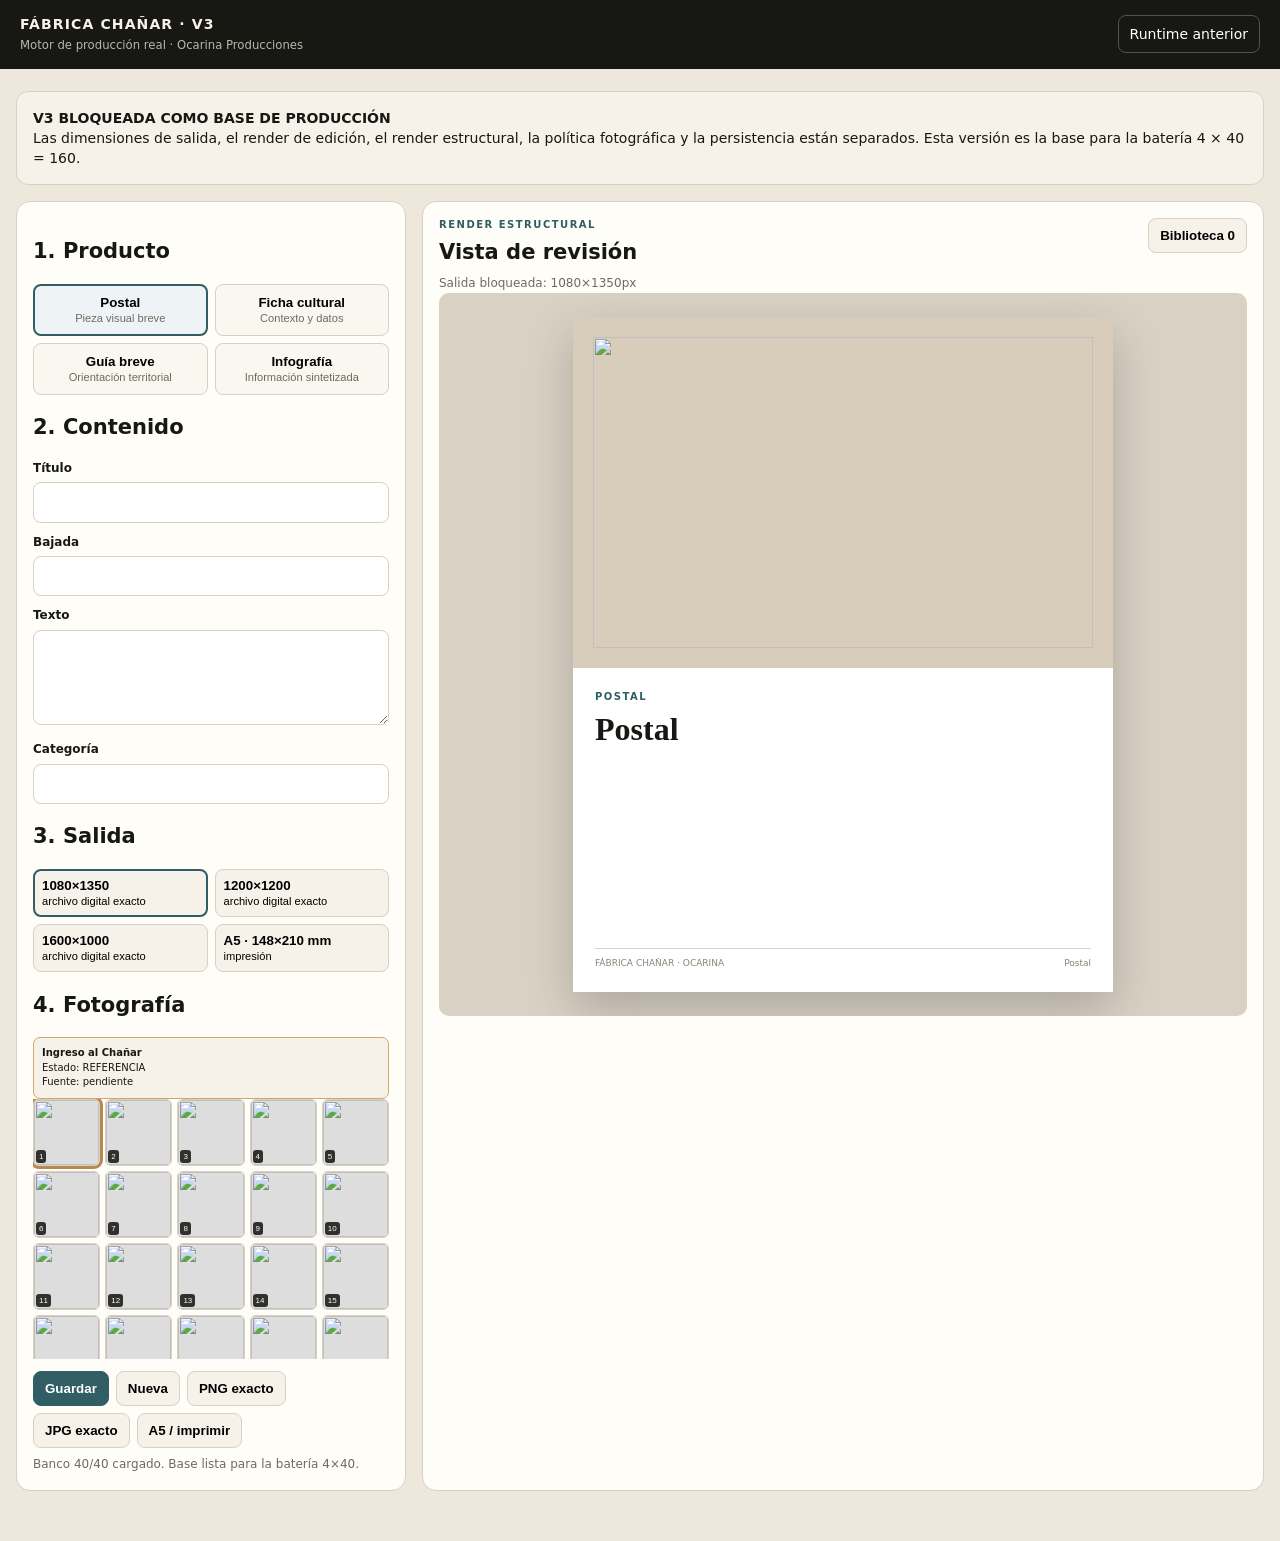
==== v3.html @ 6bff1d30 "feat: add Fábrica Chañar V3 production workspace" ====
<!doctype html>
<html lang="es">
<head>
<meta charset="utf-8">
<meta name="viewport" content="width=device-width,initial-scale=1">
<meta name="description" content="Fábrica Chañar V3 — motor de producción editorial de Ocarina Producciones.">
<title>Fábrica Chañar V3 · Motor de producción</title>
<script src="https://cdn.jsdelivr.net/npm/html2canvas@1.4.1/dist/html2canvas.min.js"></script>
<style>
:root{--bg:#eee8dc;--panel:#fffdf8;--ink:#171713;--muted:#6f6a60;--line:#d8d0c2;--accent:#315d65;--ok:#2f6249;--warn:#8b642d}*{box-sizing:border-box}body{margin:0;background:var(--bg);color:var(--ink);font:14px/1.45 system-ui,sans-serif}.top{background:#171713;color:#f7f1e6;padding:14px 20px;display:flex;justify-content:space-between;gap:16px;align-items:center;position:sticky;top:0;z-index:10}.brand b{display:block;letter-spacing:.08em}.brand small{color:#bcb6aa}.top a{color:#fff;text-decoration:none;border:1px solid #555248;padding:8px 11px;border-radius:8px}.wrap{max-width:1280px;margin:auto;padding:22px 16px 50px}.banner{padding:16px;border:1px solid var(--line);background:#f7f2e9;border-radius:12px;margin-bottom:16px}.banner strong{display:block}.grid{display:grid;grid-template-columns:390px 1fr;gap:16px}.panel{background:var(--panel);border:1px solid var(--line);border-radius:14px;padding:16px}.field{margin:11px 0}.field label{display:block;font-weight:800;font-size:12px;margin-bottom:5px}.field input,.field textarea,.field select{width:100%;font:inherit;padding:9px;border:1px solid var(--line);border-radius:8px;background:#fff}.field textarea{min-height:95px}.products{display:grid;grid-template-columns:1fr 1fr;gap:7px}.product{border:1px solid var(--line);background:#faf7f0;border-radius:8px;padding:10px;cursor:pointer}.product.active{border:2px solid var(--accent);background:#eef4f5;padding:9px}.product b{display:block}.product small{color:var(--muted)}.formats{display:grid;grid-template-columns:1fr 1fr;gap:7px}.formats button{border:1px solid var(--line);background:#f7f2e9;border-radius:8px;padding:8px;cursor:pointer;text-align:left}.formats button.active{border:2px solid var(--accent);padding:7px}.photos{display:grid;grid-template-columns:repeat(5,1fr);gap:5px;max-height:260px;overflow:auto}.photo{border:1px solid var(--line);padding:0;border-radius:6px;overflow:hidden;aspect-ratio:1;position:relative;cursor:pointer;background:#ddd}.photo img{width:100%;height:100%;object-fit:cover}.photo.active{outline:3px solid #b7894c}.photo .badge{position:absolute;bottom:2px;left:2px;background:#171713dd;color:#fff;font-size:8px;padding:2px 3px;border-radius:3px}.license{font-size:10px;margin-top:7px;padding:8px;border-radius:7px;background:#f7f2e9;border:1px solid var(--line)}.license.ok{border-color:#8bb59b}.license.bad{border-color:#d1a76a}.actions{display:flex;gap:7px;flex-wrap:wrap;margin-top:12px}.btn{border:1px solid var(--line);background:#f7f2e9;padding:9px 11px;border-radius:8px;font-weight:800;cursor:pointer}.btn.primary{background:var(--accent);color:#fff;border-color:var(--accent)}.btn.ok{background:var(--ok);color:#fff;border-color:var(--ok)}.status{min-height:18px;color:var(--muted);font-size:12px;margin-top:8px}.stage{min-height:650px;background:#d9d1c4;border-radius:10px;padding:24px;display:grid;place-items:center;overflow:auto}.piece{background:#fff;overflow:hidden;display:flex;flex-direction:column;box-shadow:0 18px 45px #0003}.piece.vertical{width:540px;height:675px}.piece.square{width:600px;height:600px}.piece.horizontal{width:800px;height:500px}.piece.print{width:420px;height:594px}.piece .image{height:52%;position:relative;overflow:hidden;background:#d8cdbb;padding:20px}.piece .image img{width:100%;height:100%;object-fit:cover;display:block}.piece .body{padding:22px;display:flex;flex:1;flex-direction:column;justify-content:space-between}.tag{font-size:10px;letter-spacing:.15em;color:var(--accent);font-weight:900;text-transform:uppercase}.piece h1{font:700 32px/1.03 Georgia,serif;margin:8px 0}.subtitle{font-weight:800}.copy{color:#5e584e;margin-top:9px}.seal{border-top:1px solid #ddd5c8;padding-top:8px;font-size:9px;color:#8b8478;display:flex;justify-content:space-between}.library{margin-top:16px}.cards{display:grid;grid-template-columns:repeat(auto-fill,minmax(240px,1fr));gap:8px}.card{border:1px solid var(--line);border-radius:9px;padding:10px;background:#faf7f0}.card button{margin-right:5px}.hidden{display:none}@media(max-width:900px){.grid{grid-template-columns:1fr}.stage{min-height:500px;padding:10px}.piece.vertical{width:360px;height:450px}.piece.square{width:400px;height:400px}.piece.horizontal{width:560px;height:350px}.piece.print{width:300px;height:425px}}@media(max-width:520px){.products,.formats{grid-template-columns:1fr}.photos{grid-template-columns:repeat(5,1fr)}}
</style>
</head>
<body>
<header class="top"><div class="brand"><b>FÁBRICA CHAÑAR · V3</b><small>Motor de producción real · Ocarina Producciones</small></div><a href="./">Runtime anterior</a></header>
<main class="wrap">
<div class="banner"><strong>V3 BLOQUEADA COMO BASE DE PRODUCCIÓN</strong><span>Las dimensiones de salida, el render de edición, el render estructural, la política fotográfica y la persistencia están separados. Esta versión es la base para la batería 4 × 40 = 160.</span></div>
<section class="grid">
<aside class="panel">
<h2>1. Producto</h2><div class="products" id="products"></div>
<h2>2. Contenido</h2>
<div class="field"><label>Título</label><input id="title"></div><div class="field"><label>Bajada</label><input id="subtitle"></div><div class="field"><label>Texto</label><textarea id="body"></textarea></div><div class="field"><label>Categoría</label><input id="category"></div>
<h2>3. Salida</h2><div class="formats" id="formats"></div>
<h2>4. Fotografía</h2><div id="photoMeta" class="license">Cargando banco 40/40…</div><div class="photos" id="photos"></div>
<div class="actions"><button class="btn primary" id="save">Guardar</button><button class="btn" id="new">Nueva</button><button class="btn" id="png">PNG exacto</button><button class="btn" id="jpg">JPG exacto</button><button class="btn" id="print">A5 / imprimir</button></div><div class="status" id="status"></div>
</aside>
<section class="panel"><div style="display:flex;justify-content:space-between;gap:10px;align-items:start"><div><div class="tag">RENDER ESTRUCTURAL</div><h2 style="margin:4px 0">Vista de revisión</h2><div id="dimensions" class="status"></div></div><button class="btn" id="libraryBtn">Biblioteca <span id="count">0</span></button></div><div class="stage"><article id="piece" class="piece vertical"><div class="image"><img id="previewImg" alt=""></div><div class="body"><div><div class="tag" id="previewTag"></div><h1 id="previewTitle"></h1><div class="subtitle" id="previewSubtitle"></div><div class="copy" id="previewBody"></div></div><div class="seal"><span>FÁBRICA CHAÑAR · OCARINA</span><span id="previewType"></span></div></div></article></div></section>
</section>
<section id="library" class="panel library hidden"><div style="display:flex;justify-content:space-between"><h2>Biblioteca</h2><button class="btn" id="closeLibrary">Cerrar</button></div><div id="libraryList"></div></section>
</main>
<script>
const PRODUCTS={postal:{name:'Postal',desc:'Pieza visual breve'},ficha:{name:'Ficha cultural',desc:'Contexto y datos'},guide:{name:'Guía breve',desc:'Orientación territorial'},infographic:{name:'Infografía',desc:'Información sintetizada'}};
const FORMATS={vertical:{label:'1080×1350',w:1080,h:1350,css:'vertical'},square:{label:'1200×1200',w:1200,h:1200,css:'square'},horizontal:{label:'1600×1000',w:1600,h:1000,css:'horizontal'},print:{label:'A5 · 148×210 mm',w:148,h:210,css:'print'}};
const LICENSE={own:'PROPIA',licensed:'LICENCIADA',client:'CLIENTE',reference:'REFERENCIA',unknown:'SIN VERIFICAR'};
const KEY='fabrica-chanar-v3'; let photos=[], state={id:null,product:'postal',format:'vertical',photoId:'',title:'',subtitle:'',body:'',category:''};
const $=id=>document.getElementById(id); const esc=s=>{const d=document.createElement('div');d.textContent=s??'';return d.innerHTML};
function loadOldPhotos(){return new Promise(resolve=>{const f=document.createElement('iframe');f.style.display='none';f.src='./';f.onload=()=>{try{const scripts=[...f.contentDocument.scripts].map(s=>s.textContent||'');const src=scripts.find(x=>x.includes('const PHOTOS='));if(!src)return resolve([]);const start=src.indexOf('const PHOTOS=')+'const PHOTOS='.length;const end=src.indexOf('];',start)+1;const arr=Function('return '+src.slice(start,end))();resolve(arr)}catch(e){resolve([])}};document.body.appendChild(f)})}
function normalize(p,i){return{id:p[0]||`photo-${i+1}`,title:p[1]||`Fotografía ${i+1}`,category:p[2]||'territorio',url:p[3]||'',license:p[4]||'reference',source:p[5]||'pendiente',focal:p[6]||'50% 50%',scale:p[7]||1,note:p[8]||''}}
function renderProducts(){ $('products').innerHTML=Object.entries(PRODUCTS).map(([k,v])=>`<button class="product ${state.product===k?'active':''}" data-product="${k}"><b>${v.name}</b><small>${v.desc}</small></button>`).join('');document.querySelectorAll('[data-product]').forEach(b=>b.onclick=()=>{state.product=b.dataset.product;renderProducts();renderEdit()}) }
function renderFormats(){ $('formats').innerHTML=Object.entries(FORMATS).map(([k,v])=>`<button class="${state.format===k?'active':''}" data-format="${k}"><b>${v.label}</b><br><small>${k==='print'?'impresión':'archivo digital exacto'}</small></button>`).join('');document.querySelectorAll('[data-format]').forEach(b=>b.onclick=()=>{state.format=b.dataset.format;renderFormats();renderStructure()}) }
function renderPhotos(){ $('photos').innerHTML=photos.map((p,i)=>`<button class="photo ${state.photoId===p.id?'active':''}" data-photo="${esc(p.id)}" title="${esc(p.title)}"><img src="${esc(p.url)}" alt=""><span class="badge">${i+1}</span></button>`).join('');document.querySelectorAll('[data-photo]').forEach(b=>b.onclick=()=>{state.photoId=b.dataset.photo;renderPhotos();renderPhotoMeta();renderStructure()});renderPhotoMeta() }
function renderPhotoMeta(){const p=photos.find(x=>x.id===state.photoId);$('photoMeta').className='license '+(p&&['own','licensed','client'].includes(p.license)?'ok':'bad');$('photoMeta').innerHTML=p?`<strong>${esc(p.title)}</strong><br>Estado: ${LICENSE[p.license]||'SIN VERIFICAR'}<br>Fuente: ${esc(p.source)}${p.note?`<br>${esc(p.note)}`:''}`:'Seleccioná una fotografía.'}
function renderEdit(){ $('title').value=state.title;$('subtitle').value=state.subtitle;$('body').value=state.body;$('category').value=state.category }
function readEdit(){state.title=$('title').value;state.subtitle=$('subtitle').value;state.body=$('body').value;state.category=$('category').value}
function renderStructure(){const f=FORMATS[state.format];const p=photos.find(x=>x.id===state.photoId)||photos[0];$('piece').className='piece '+f.css;if(p){$('previewImg').src=p.url;$('previewImg').style.objectPosition=p.focal;$('previewImg').style.transform=`scale(${p.scale||1})`}$('previewTag').textContent=state.category||PRODUCTS[state.product].name;$('previewTitle').textContent=state.title||PRODUCTS[state.product].name;$('previewSubtitle').textContent=state.subtitle||'';$('previewBody').textContent=state.body||'';$('previewType').textContent=PRODUCTS[state.product].name;$('dimensions').textContent=f.key==='print'?'A5: 148×210 mm · preparado para impresión':`Salida bloqueada: ${f.w}×${f.h}px`;}
function renderAll(){renderProducts();renderFormats();renderPhotos();renderEdit();renderStructure();renderLibrary()}
function validate(){readEdit();const p=photos.find(x=>x.id===state.photoId);const e=[];if(!state.title.trim())e.push('título');if(!state.body.trim())e.push('texto');if(!p)e.push('foto');if(p&&!['own','licensed','client'].includes(p.license))e.push('foto con derechos verificados');return e}
function library(){try{return JSON.parse(localStorage.getItem(KEY)||'[]')}catch{return[]}}
function save(){const e=validate();if(e.length){$('status').textContent='No se guarda: falta '+e.join(', ')+'.';return}state.id=state.id||crypto.randomUUID();const a=library().filter(x=>x.id!==state.id);a.unshift({...state,photo:photos.find(p=>p.id===state.photoId)||null,savedAt:new Date().toISOString()});localStorage.setItem(KEY,JSON.stringify(a.slice(0,30)));$('status').textContent='Guardado. La pieza queda en la base V3.';renderLibrary()}
function renderLibrary(){const a=library();$('count').textContent=a.length;$('libraryList').innerHTML=a.length?a.map(x=>`<div class="card"><b>${esc(x.title)}</b><small>${esc(x.product)} · ${esc(x.format)} · ${new Date(x.savedAt).toLocaleString('es-AR')}</small><button class="btn" data-load="${x.id}">Recuperar</button><button class="btn" data-del="${x.id}">Eliminar</button></div>`).join(''):'<p class="status">No hay piezas guardadas.</p>';document.querySelectorAll('[data-load]').forEach(b=>b.onclick=()=>{const x=a.find(v=>v.id===b.dataset.load);if(x){state=x;renderAll();$('library').classList.add('hidden')}});document.querySelectorAll('[data-del]').forEach(b=>b.onclick=()=>{localStorage.setItem(KEY,JSON.stringify(a.filter(x=>x.id!==b.dataset.del)));renderLibrary()})}
async function exportRaster(type){readEdit();const f=FORMATS[state.format];if(state.format==='print')return printA5();if(!window.html2canvas)throw Error('html2canvas no disponible');const el=$('piece'),old={w:el.style.width,h:el.style.height};el.style.width=f.w+'px';el.style.height=f.h+'px';await Promise.all([...el.querySelectorAll('img')].map(i=>i.complete?Promise.resolve():new Promise(r=>{i.onload=i.onerror=r})));const c=await html2canvas(el,{scale:1,width:f.w,height:f.h,windowWidth:f.w,windowHeight:f.h,useCORS:true,allowTaint:false,backgroundColor:'#fff',logging:false});el.style.width=old.w;el.style.height=old.h;const mime=type==='jpg'?'image/jpeg':'image/png';const ext=type==='jpg'?'jpg':'png';const a=document.createElement('a');a.download=`fabrica-chanar-${f.w}x${f.h}.${ext}`;a.href=c.toDataURL(mime,type==='jpg'?.94:1);a.click()}
function printA5(){const el=$('piece').cloneNode(true);const w=open('','_blank');if(!w)return;w.document.write('<!doctype html><html><head><meta charset="utf-8"><title>Fábrica Chañar · A5</title><style>@page{size:A5 portrait;margin:0}html,body{margin:0;padding:0}body{width:148mm;height:210mm}.piece{width:148mm!important;height:210mm!important;box-shadow:none!important}</style></head><body></body></html>');w.document.body.appendChild(el);w.document.close();setTimeout(()=>{w.focus();w.print()},250)}
$('save').onclick=save;$('new').onclick=()=>{state={id:null,product:'postal',format:'vertical',photoId:photos[0]?.id||'',title:'',subtitle:'',body:'',category:''};renderAll();$('status').textContent='Nueva pieza.'};$('png').onclick=()=>exportRaster('png').catch(e=>$('status').textContent=e.message);$('jpg').onclick=()=>exportRaster('jpg').catch(e=>$('status').textContent=e.message);$('print').onclick=printA5;$('libraryBtn').onclick=()=>{$('library').classList.remove('hidden');$('library').scrollIntoView({behavior:'smooth'})};$('closeLibrary').onclick=()=>$('library').classList.add('hidden');['title','subtitle','body','category'].forEach(id=>$(id).addEventListener('input',()=>{readEdit();renderStructure()}));
loadOldPhotos().then(raw=>{photos=raw.map(normalize);if(photos.length!==40){$('status').textContent=`Banco detectado: ${photos.length}/40. No se inicia la batería de 160 hasta completar 40.`}else $('status').textContent='Banco 40/40 cargado. Base lista para la batería 4×40.';state.photoId=photos[0]?.id||'';renderAll()}).catch(()=>{$('status').textContent='No se pudo cargar el banco fotográfico heredado.'});
</script>
</body></html>
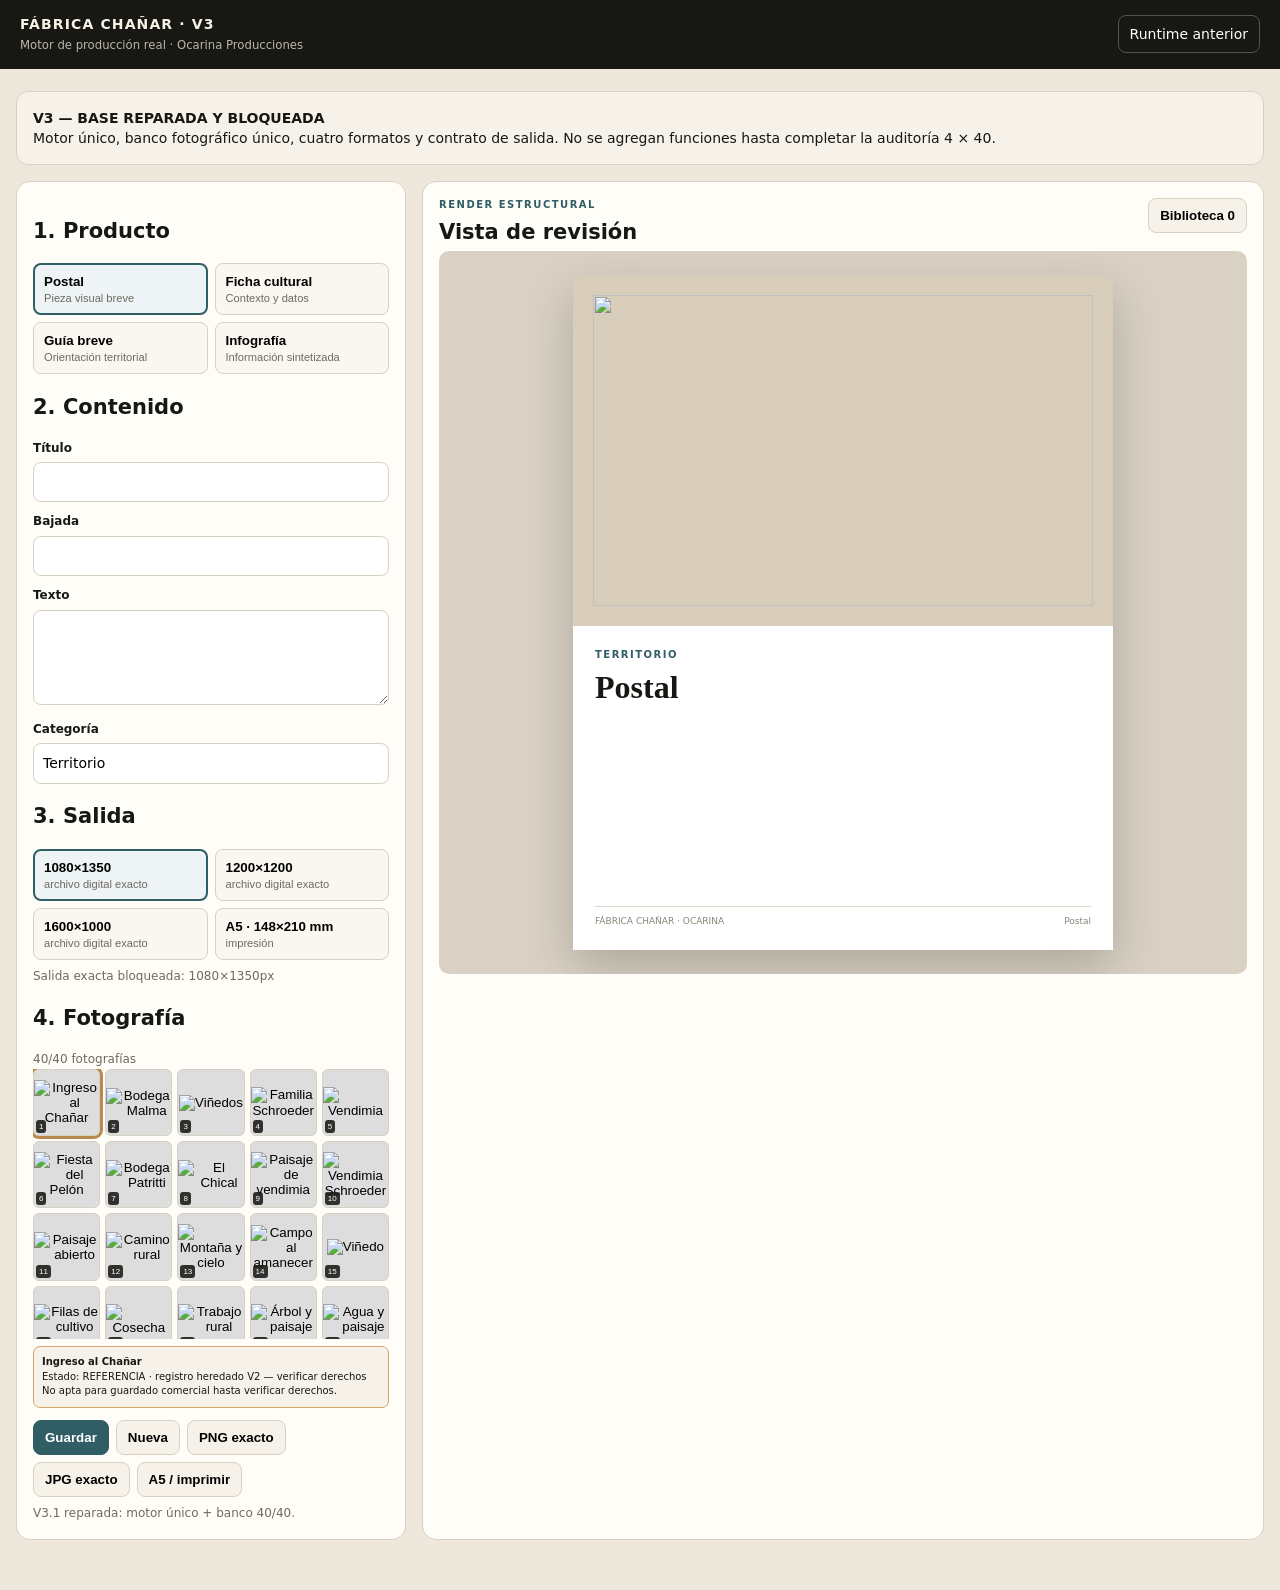
==== commit e4490634: "V3 repair: replace duplicated runtime with canonical production page" ====
--- a/v3.html
+++ b/v3.html
@@ -1,55 +1,32 @@
 <!doctype html>
 <html lang="es">
 <head>
-<meta charset="utf-8">
-<meta name="viewport" content="width=device-width,initial-scale=1">
+<meta charset="utf-8"><meta name="viewport" content="width=device-width,initial-scale=1">
 <meta name="description" content="Fábrica Chañar V3 — motor de producción editorial de Ocarina Producciones.">
 <title>Fábrica Chañar V3 · Motor de producción</title>
 <script src="https://cdn.jsdelivr.net/npm/html2canvas@1.4.1/dist/html2canvas.min.js"></script>
 <style>
-:root{--bg:#eee8dc;--panel:#fffdf8;--ink:#171713;--muted:#6f6a60;--line:#d8d0c2;--accent:#315d65;--ok:#2f6249;--warn:#8b642d}*{box-sizing:border-box}body{margin:0;background:var(--bg);color:var(--ink);font:14px/1.45 system-ui,sans-serif}.top{background:#171713;color:#f7f1e6;padding:14px 20px;display:flex;justify-content:space-between;gap:16px;align-items:center;position:sticky;top:0;z-index:10}.brand b{display:block;letter-spacing:.08em}.brand small{color:#bcb6aa}.top a{color:#fff;text-decoration:none;border:1px solid #555248;padding:8px 11px;border-radius:8px}.wrap{max-width:1280px;margin:auto;padding:22px 16px 50px}.banner{padding:16px;border:1px solid var(--line);background:#f7f2e9;border-radius:12px;margin-bottom:16px}.banner strong{display:block}.grid{display:grid;grid-template-columns:390px 1fr;gap:16px}.panel{background:var(--panel);border:1px solid var(--line);border-radius:14px;padding:16px}.field{margin:11px 0}.field label{display:block;font-weight:800;font-size:12px;margin-bottom:5px}.field input,.field textarea,.field select{width:100%;font:inherit;padding:9px;border:1px solid var(--line);border-radius:8px;background:#fff}.field textarea{min-height:95px}.products{display:grid;grid-template-columns:1fr 1fr;gap:7px}.product{border:1px solid var(--line);background:#faf7f0;border-radius:8px;padding:10px;cursor:pointer}.product.active{border:2px solid var(--accent);background:#eef4f5;padding:9px}.product b{display:block}.product small{color:var(--muted)}.formats{display:grid;grid-template-columns:1fr 1fr;gap:7px}.formats button{border:1px solid var(--line);background:#f7f2e9;border-radius:8px;padding:8px;cursor:pointer;text-align:left}.formats button.active{border:2px solid var(--accent);padding:7px}.photos{display:grid;grid-template-columns:repeat(5,1fr);gap:5px;max-height:260px;overflow:auto}.photo{border:1px solid var(--line);padding:0;border-radius:6px;overflow:hidden;aspect-ratio:1;position:relative;cursor:pointer;background:#ddd}.photo img{width:100%;height:100%;object-fit:cover}.photo.active{outline:3px solid #b7894c}.photo .badge{position:absolute;bottom:2px;left:2px;background:#171713dd;color:#fff;font-size:8px;padding:2px 3px;border-radius:3px}.license{font-size:10px;margin-top:7px;padding:8px;border-radius:7px;background:#f7f2e9;border:1px solid var(--line)}.license.ok{border-color:#8bb59b}.license.bad{border-color:#d1a76a}.actions{display:flex;gap:7px;flex-wrap:wrap;margin-top:12px}.btn{border:1px solid var(--line);background:#f7f2e9;padding:9px 11px;border-radius:8px;font-weight:800;cursor:pointer}.btn.primary{background:var(--accent);color:#fff;border-color:var(--accent)}.btn.ok{background:var(--ok);color:#fff;border-color:var(--ok)}.status{min-height:18px;color:var(--muted);font-size:12px;margin-top:8px}.stage{min-height:650px;background:#d9d1c4;border-radius:10px;padding:24px;display:grid;place-items:center;overflow:auto}.piece{background:#fff;overflow:hidden;display:flex;flex-direction:column;box-shadow:0 18px 45px #0003}.piece.vertical{width:540px;height:675px}.piece.square{width:600px;height:600px}.piece.horizontal{width:800px;height:500px}.piece.print{width:420px;height:594px}.piece .image{height:52%;position:relative;overflow:hidden;background:#d8cdbb;padding:20px}.piece .image img{width:100%;height:100%;object-fit:cover;display:block}.piece .body{padding:22px;display:flex;flex:1;flex-direction:column;justify-content:space-between}.tag{font-size:10px;letter-spacing:.15em;color:var(--accent);font-weight:900;text-transform:uppercase}.piece h1{font:700 32px/1.03 Georgia,serif;margin:8px 0}.subtitle{font-weight:800}.copy{color:#5e584e;margin-top:9px}.seal{border-top:1px solid #ddd5c8;padding-top:8px;font-size:9px;color:#8b8478;display:flex;justify-content:space-between}.library{margin-top:16px}.cards{display:grid;grid-template-columns:repeat(auto-fill,minmax(240px,1fr));gap:8px}.card{border:1px solid var(--line);border-radius:9px;padding:10px;background:#faf7f0}.card button{margin-right:5px}.hidden{display:none}@media(max-width:900px){.grid{grid-template-columns:1fr}.stage{min-height:500px;padding:10px}.piece.vertical{width:360px;height:450px}.piece.square{width:400px;height:400px}.piece.horizontal{width:560px;height:350px}.piece.print{width:300px;height:425px}}@media(max-width:520px){.products,.formats{grid-template-columns:1fr}.photos{grid-template-columns:repeat(5,1fr)}}
+:root{--bg:#eee8dc;--panel:#fffdf8;--ink:#171713;--muted:#6f6a60;--line:#d8d0c2;--accent:#315d65;--ok:#2f6249}*{box-sizing:border-box}body{margin:0;background:var(--bg);color:var(--ink);font:14px/1.45 system-ui,sans-serif}.top{background:#171713;color:#f7f1e6;padding:14px 20px;display:flex;justify-content:space-between;gap:16px;align-items:center;position:sticky;top:0;z-index:10}.brand b{display:block;letter-spacing:.08em}.brand small{color:#bcb6aa}.top a{color:#fff;text-decoration:none;border:1px solid #555248;padding:8px 11px;border-radius:8px}.wrap{max-width:1280px;margin:auto;padding:22px 16px 50px}.banner{padding:16px;border:1px solid var(--line);background:#f7f2e9;border-radius:12px;margin-bottom:16px}.banner strong{display:block}.grid{display:grid;grid-template-columns:390px 1fr;gap:16px}.panel{background:var(--panel);border:1px solid var(--line);border-radius:14px;padding:16px}.field{margin:11px 0}.field label{display:block;font-weight:800;font-size:12px;margin-bottom:5px}.field input,.field textarea{width:100%;font:inherit;padding:9px;border:1px solid var(--line);border-radius:8px;background:#fff}.field textarea{min-height:95px}.products,.formats{display:grid;grid-template-columns:1fr 1fr;gap:7px}.product,.format-btn{border:1px solid var(--line);background:#faf7f0;border-radius:8px;padding:10px;cursor:pointer;text-align:left}.product.active,.format-btn.active{border:2px solid var(--accent);background:#eef4f5;padding:9px}.product b,.format-btn b{display:block}.product small,.format-btn small{color:var(--muted);display:block;margin-top:3px}.photos{display:grid;grid-template-columns:repeat(5,1fr);gap:5px;max-height:270px;overflow:auto}.photo{border:1px solid var(--line);padding:0;border-radius:6px;overflow:hidden;aspect-ratio:1;position:relative;cursor:pointer;background:#ddd}.photo img{width:100%;height:100%;object-fit:cover}.photo.active{outline:3px solid #b7894c}.photo span{position:absolute;bottom:2px;left:2px;background:#171713dd;color:#fff;font-size:8px;padding:2px 3px;border-radius:3px}.license{font-size:10px;margin-top:7px;padding:8px;border-radius:7px;background:#f7f2e9;border:1px solid var(--line)}.license.ok{border-color:#8bb59b}.license.bad{border-color:#d1a76a}.actions{display:flex;gap:7px;flex-wrap:wrap;margin-top:12px}.btn{border:1px solid var(--line);background:#f7f2e9;padding:9px 11px;border-radius:8px;font-weight:800;cursor:pointer}.btn.primary{background:var(--accent);color:#fff;border-color:var(--accent)}.btn.ok{background:var(--ok);color:#fff;border-color:var(--ok)}.status{min-height:18px;color:var(--muted);font-size:12px;margin-top:8px}.stage{min-height:650px;background:#d9d1c4;border-radius:10px;padding:24px;display:grid;place-items:center;overflow:auto}.piece{background:#fff;overflow:hidden;display:flex;flex-direction:column;box-shadow:0 18px 45px #0003}.piece.vertical{width:540px;height:675px}.piece.square{width:600px;height:600px}.piece.horizontal{width:800px;height:500px}.piece.print{width:420px;height:594px}.piece .image{height:52%;position:relative;overflow:hidden;background:#d8cdbb;padding:20px}.piece .image img{width:100%;height:100%;object-fit:cover;display:block}.piece .body{padding:22px;display:flex;flex:1;flex-direction:column;justify-content:space-between}.tag{font-size:10px;letter-spacing:.15em;color:var(--accent);font-weight:900;text-transform:uppercase}.piece h1{font:700 32px/1.03 Georgia,serif;margin:8px 0}.subtitle{font-weight:800}.copy{color:#5e584e;margin-top:9px}.seal{border-top:1px solid #ddd5c8;padding-top:8px;font-size:9px;color:#8b8478;display:flex;justify-content:space-between}.library{margin-top:16px}.card{border:1px solid var(--line);border-radius:9px;padding:10px;background:#faf7f0;margin-bottom:8px}.card small{display:block;color:var(--muted);margin:4px 0 8px}.hidden{display:none}@media(max-width:900px){.grid{grid-template-columns:1fr}.stage{min-height:500px;padding:10px}.piece.vertical{width:360px;height:450px}.piece.square{width:400px;height:400px}.piece.horizontal{width:560px;height:350px}.piece.print{width:300px;height:425px}}@media(max-width:520px){.products,.formats{grid-template-columns:1fr}}
 </style>
 </head>
 <body>
 <header class="top"><div class="brand"><b>FÁBRICA CHAÑAR · V3</b><small>Motor de producción real · Ocarina Producciones</small></div><a href="./">Runtime anterior</a></header>
 <main class="wrap">
-<div class="banner"><strong>V3 BLOQUEADA COMO BASE DE PRODUCCIÓN</strong><span>Las dimensiones de salida, el render de edición, el render estructural, la política fotográfica y la persistencia están separados. Esta versión es la base para la batería 4 × 40 = 160.</span></div>
+<div class="banner"><strong>V3 — BASE REPARADA Y BLOQUEADA</strong><span>Motor único, banco fotográfico único, cuatro formatos y contrato de salida. No se agregan funciones hasta completar la auditoría 4 × 40.</span></div>
 <section class="grid">
 <aside class="panel">
 <h2>1. Producto</h2><div class="products" id="products"></div>
 <h2>2. Contenido</h2>
 <div class="field"><label>Título</label><input id="title"></div><div class="field"><label>Bajada</label><input id="subtitle"></div><div class="field"><label>Texto</label><textarea id="body"></textarea></div><div class="field"><label>Categoría</label><input id="category"></div>
-<h2>3. Salida</h2><div class="formats" id="formats"></div>
-<h2>4. Fotografía</h2><div id="photoMeta" class="license">Cargando banco 40/40…</div><div class="photos" id="photos"></div>
-<div class="actions"><button class="btn primary" id="save">Guardar</button><button class="btn" id="new">Nueva</button><button class="btn" id="png">PNG exacto</button><button class="btn" id="jpg">JPG exacto</button><button class="btn" id="print">A5 / imprimir</button></div><div class="status" id="status"></div>
+<h2>3. Salida</h2><div class="formats" id="formats"></div><div id="dimensions" class="status"></div>
+<h2>4. Fotografía</h2><div id="photoCount" class="status">40/40 fotografías</div><div class="photos" id="photos"></div><div id="photoMeta" class="license">Cargando banco 40/40…</div>
+<div class="actions"><button class="btn primary" id="save">Guardar</button><button class="btn" id="new">Nueva</button><button class="btn" id="png">PNG exacto</button><button class="btn" id="jpg">JPG exacto</button><button class="btn" id="print">A5 / imprimir</button></div><div class="status" id="status" aria-live="polite"></div>
 </aside>
-<section class="panel"><div style="display:flex;justify-content:space-between;gap:10px;align-items:start"><div><div class="tag">RENDER ESTRUCTURAL</div><h2 style="margin:4px 0">Vista de revisión</h2><div id="dimensions" class="status"></div></div><button class="btn" id="libraryBtn">Biblioteca <span id="count">0</span></button></div><div class="stage"><article id="piece" class="piece vertical"><div class="image"><img id="previewImg" alt=""></div><div class="body"><div><div class="tag" id="previewTag"></div><h1 id="previewTitle"></h1><div class="subtitle" id="previewSubtitle"></div><div class="copy" id="previewBody"></div></div><div class="seal"><span>FÁBRICA CHAÑAR · OCARINA</span><span id="previewType"></span></div></div></article></div></section>
+<section class="panel"><div style="display:flex;justify-content:space-between;gap:10px;align-items:start"><div><div class="tag">RENDER ESTRUCTURAL</div><h2 style="margin:4px 0">Vista de revisión</h2></div><button class="btn" id="libraryBtn">Biblioteca <span id="count">0</span></button></div><div class="stage"><article id="piece" class="piece vertical"><div class="image"><img id="previewImg" alt=""></div><div class="body"><div><div class="tag" id="previewTag"></div><h1 id="previewTitle"></h1><div class="subtitle" id="previewSubtitle"></div><div class="copy" id="previewBody"></div></div><div class="seal"><span>FÁBRICA CHAÑAR · OCARINA</span><span id="previewType"></span></div></div></article></div></section>
 </section>
 <section id="library" class="panel library hidden"><div style="display:flex;justify-content:space-between"><h2>Biblioteca</h2><button class="btn" id="closeLibrary">Cerrar</button></div><div id="libraryList"></div></section>
 </main>
-<script>
-const PRODUCTS={postal:{name:'Postal',desc:'Pieza visual breve'},ficha:{name:'Ficha cultural',desc:'Contexto y datos'},guide:{name:'Guía breve',desc:'Orientación territorial'},infographic:{name:'Infografía',desc:'Información sintetizada'}};
-const FORMATS={vertical:{label:'1080×1350',w:1080,h:1350,css:'vertical'},square:{label:'1200×1200',w:1200,h:1200,css:'square'},horizontal:{label:'1600×1000',w:1600,h:1000,css:'horizontal'},print:{label:'A5 · 148×210 mm',w:148,h:210,css:'print'}};
-const LICENSE={own:'PROPIA',licensed:'LICENCIADA',client:'CLIENTE',reference:'REFERENCIA',unknown:'SIN VERIFICAR'};
-const KEY='fabrica-chanar-v3'; let photos=[], state={id:null,product:'postal',format:'vertical',photoId:'',title:'',subtitle:'',body:'',category:''};
-const $=id=>document.getElementById(id); const esc=s=>{const d=document.createElement('div');d.textContent=s??'';return d.innerHTML};
-function loadOldPhotos(){return new Promise(resolve=>{const f=document.createElement('iframe');f.style.display='none';f.src='./';f.onload=()=>{try{const scripts=[...f.contentDocument.scripts].map(s=>s.textContent||'');const src=scripts.find(x=>x.includes('const PHOTOS='));if(!src)return resolve([]);const start=src.indexOf('const PHOTOS=')+'const PHOTOS='.length;const end=src.indexOf('];',start)+1;const arr=Function('return '+src.slice(start,end))();resolve(arr)}catch(e){resolve([])}};document.body.appendChild(f)})}
-function normalize(p,i){return{id:p[0]||`photo-${i+1}`,title:p[1]||`Fotografía ${i+1}`,category:p[2]||'territorio',url:p[3]||'',license:p[4]||'reference',source:p[5]||'pendiente',focal:p[6]||'50% 50%',scale:p[7]||1,note:p[8]||''}}
-function renderProducts(){ $('products').innerHTML=Object.entries(PRODUCTS).map(([k,v])=>`<button class="product ${state.product===k?'active':''}" data-product="${k}"><b>${v.name}</b><small>${v.desc}</small></button>`).join('');document.querySelectorAll('[data-product]').forEach(b=>b.onclick=()=>{state.product=b.dataset.product;renderProducts();renderEdit()}) }
-function renderFormats(){ $('formats').innerHTML=Object.entries(FORMATS).map(([k,v])=>`<button class="${state.format===k?'active':''}" data-format="${k}"><b>${v.label}</b><br><small>${k==='print'?'impresión':'archivo digital exacto'}</small></button>`).join('');document.querySelectorAll('[data-format]').forEach(b=>b.onclick=()=>{state.format=b.dataset.format;renderFormats();renderStructure()}) }
-function renderPhotos(){ $('photos').innerHTML=photos.map((p,i)=>`<button class="photo ${state.photoId===p.id?'active':''}" data-photo="${esc(p.id)}" title="${esc(p.title)}"><img src="${esc(p.url)}" alt=""><span class="badge">${i+1}</span></button>`).join('');document.querySelectorAll('[data-photo]').forEach(b=>b.onclick=()=>{state.photoId=b.dataset.photo;renderPhotos();renderPhotoMeta();renderStructure()});renderPhotoMeta() }
-function renderPhotoMeta(){const p=photos.find(x=>x.id===state.photoId);$('photoMeta').className='license '+(p&&['own','licensed','client'].includes(p.license)?'ok':'bad');$('photoMeta').innerHTML=p?`<strong>${esc(p.title)}</strong><br>Estado: ${LICENSE[p.license]||'SIN VERIFICAR'}<br>Fuente: ${esc(p.source)}${p.note?`<br>${esc(p.note)}`:''}`:'Seleccioná una fotografía.'}
-function renderEdit(){ $('title').value=state.title;$('subtitle').value=state.subtitle;$('body').value=state.body;$('category').value=state.category }
-function readEdit(){state.title=$('title').value;state.subtitle=$('subtitle').value;state.body=$('body').value;state.category=$('category').value}
-function renderStructure(){const f=FORMATS[state.format];const p=photos.find(x=>x.id===state.photoId)||photos[0];$('piece').className='piece '+f.css;if(p){$('previewImg').src=p.url;$('previewImg').style.objectPosition=p.focal;$('previewImg').style.transform=`scale(${p.scale||1})`}$('previewTag').textContent=state.category||PRODUCTS[state.product].name;$('previewTitle').textContent=state.title||PRODUCTS[state.product].name;$('previewSubtitle').textContent=state.subtitle||'';$('previewBody').textContent=state.body||'';$('previewType').textContent=PRODUCTS[state.product].name;$('dimensions').textContent=f.key==='print'?'A5: 148×210 mm · preparado para impresión':`Salida bloqueada: ${f.w}×${f.h}px`;}
-function renderAll(){renderProducts();renderFormats();renderPhotos();renderEdit();renderStructure();renderLibrary()}
-function validate(){readEdit();const p=photos.find(x=>x.id===state.photoId);const e=[];if(!state.title.trim())e.push('título');if(!state.body.trim())e.push('texto');if(!p)e.push('foto');if(p&&!['own','licensed','client'].includes(p.license))e.push('foto con derechos verificados');return e}
-function library(){try{return JSON.parse(localStorage.getItem(KEY)||'[]')}catch{return[]}}
-function save(){const e=validate();if(e.length){$('status').textContent='No se guarda: falta '+e.join(', ')+'.';return}state.id=state.id||crypto.randomUUID();const a=library().filter(x=>x.id!==state.id);a.unshift({...state,photo:photos.find(p=>p.id===state.photoId)||null,savedAt:new Date().toISOString()});localStorage.setItem(KEY,JSON.stringify(a.slice(0,30)));$('status').textContent='Guardado. La pieza queda en la base V3.';renderLibrary()}
-function renderLibrary(){const a=library();$('count').textContent=a.length;$('libraryList').innerHTML=a.length?a.map(x=>`<div class="card"><b>${esc(x.title)}</b><small>${esc(x.product)} · ${esc(x.format)} · ${new Date(x.savedAt).toLocaleString('es-AR')}</small><button class="btn" data-load="${x.id}">Recuperar</button><button class="btn" data-del="${x.id}">Eliminar</button></div>`).join(''):'<p class="status">No hay piezas guardadas.</p>';document.querySelectorAll('[data-load]').forEach(b=>b.onclick=()=>{const x=a.find(v=>v.id===b.dataset.load);if(x){state=x;renderAll();$('library').classList.add('hidden')}});document.querySelectorAll('[data-del]').forEach(b=>b.onclick=()=>{localStorage.setItem(KEY,JSON.stringify(a.filter(x=>x.id!==b.dataset.del)));renderLibrary()})}
-async function exportRaster(type){readEdit();const f=FORMATS[state.format];if(state.format==='print')return printA5();if(!window.html2canvas)throw Error('html2canvas no disponible');const el=$('piece'),old={w:el.style.width,h:el.style.height};el.style.width=f.w+'px';el.style.height=f.h+'px';await Promise.all([...el.querySelectorAll('img')].map(i=>i.complete?Promise.resolve():new Promise(r=>{i.onload=i.onerror=r})));const c=await html2canvas(el,{scale:1,width:f.w,height:f.h,windowWidth:f.w,windowHeight:f.h,useCORS:true,allowTaint:false,backgroundColor:'#fff',logging:false});el.style.width=old.w;el.style.height=old.h;const mime=type==='jpg'?'image/jpeg':'image/png';const ext=type==='jpg'?'jpg':'png';const a=document.createElement('a');a.download=`fabrica-chanar-${f.w}x${f.h}.${ext}`;a.href=c.toDataURL(mime,type==='jpg'?.94:1);a.click()}
-function printA5(){const el=$('piece').cloneNode(true);const w=open('','_blank');if(!w)return;w.document.write('<!doctype html><html><head><meta charset="utf-8"><title>Fábrica Chañar · A5</title><style>@page{size:A5 portrait;margin:0}html,body{margin:0;padding:0}body{width:148mm;height:210mm}.piece{width:148mm!important;height:210mm!important;box-shadow:none!important}</style></head><body></body></html>');w.document.body.appendChild(el);w.document.close();setTimeout(()=>{w.focus();w.print()},250)}
-$('save').onclick=save;$('new').onclick=()=>{state={id:null,product:'postal',format:'vertical',photoId:photos[0]?.id||'',title:'',subtitle:'',body:'',category:''};renderAll();$('status').textContent='Nueva pieza.'};$('png').onclick=()=>exportRaster('png').catch(e=>$('status').textContent=e.message);$('jpg').onclick=()=>exportRaster('jpg').catch(e=>$('status').textContent=e.message);$('print').onclick=printA5;$('libraryBtn').onclick=()=>{$('library').classList.remove('hidden');$('library').scrollIntoView({behavior:'smooth'})};$('closeLibrary').onclick=()=>$('library').classList.add('hidden');['title','subtitle','body','category'].forEach(id=>$(id).addEventListener('input',()=>{readEdit();renderStructure()}));
-loadOldPhotos().then(raw=>{photos=raw.map(normalize);if(photos.length!==40){$('status').textContent=`Banco detectado: ${photos.length}/40. No se inicia la batería de 160 hasta completar 40.`}else $('status').textContent='Banco 40/40 cargado. Base lista para la batería 4×40.';state.photoId=photos[0]?.id||'';renderAll()}).catch(()=>{$('status').textContent='No se pudo cargar el banco fotográfico heredado.'});
-</script>
-</body></html>
+<script src="./v3-photo-registry.js"></script>
+<script src="./v3-production.js"></script>
+</body>
+</html>
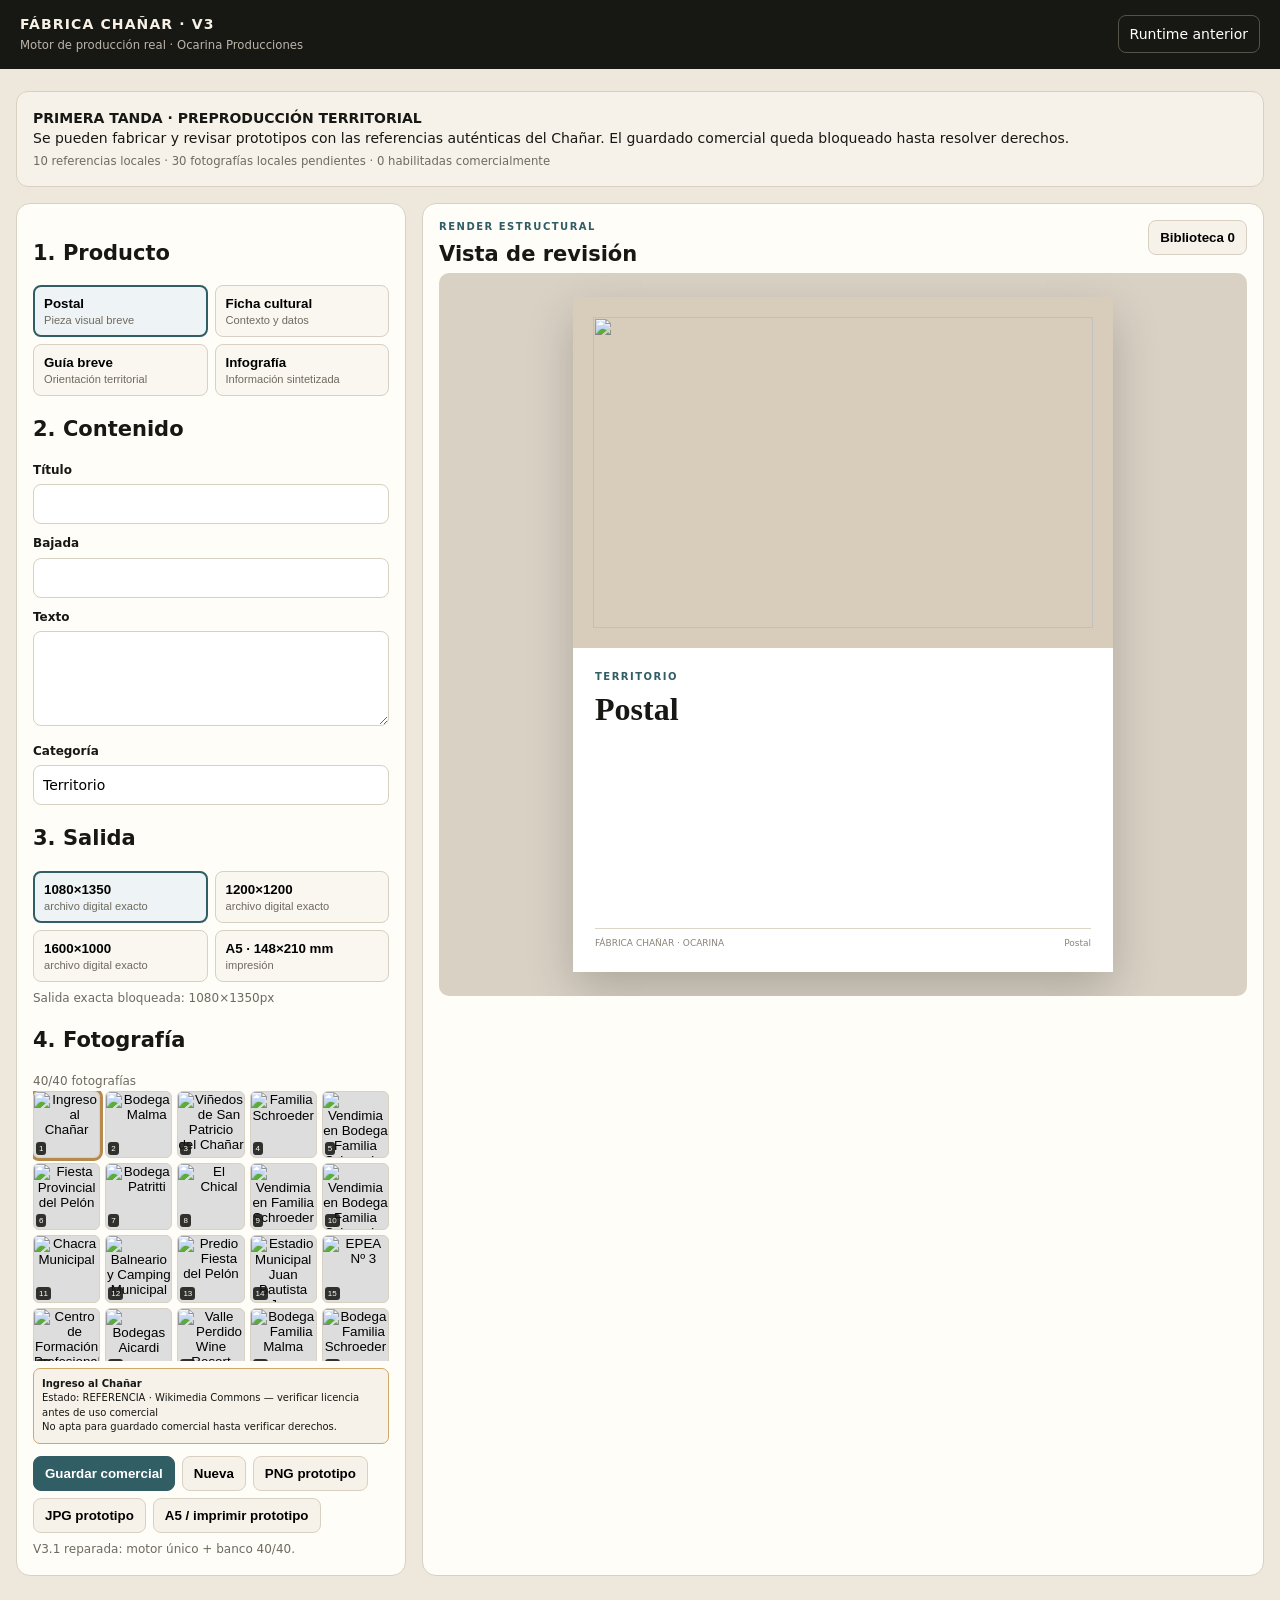
==== commit 3dc9eaa5: "V3: separar preproducción territorial de producción comercial" ====
--- a/v3.html
+++ b/v3.html
@@ -6,21 +6,21 @@
 <title>Fábrica Chañar V3 · Motor de producción</title>
 <script src="https://cdn.jsdelivr.net/npm/html2canvas@1.4.1/dist/html2canvas.min.js"></script>
 <style>
-:root{--bg:#eee8dc;--panel:#fffdf8;--ink:#171713;--muted:#6f6a60;--line:#d8d0c2;--accent:#315d65;--ok:#2f6249}*{box-sizing:border-box}body{margin:0;background:var(--bg);color:var(--ink);font:14px/1.45 system-ui,sans-serif}.top{background:#171713;color:#f7f1e6;padding:14px 20px;display:flex;justify-content:space-between;gap:16px;align-items:center;position:sticky;top:0;z-index:10}.brand b{display:block;letter-spacing:.08em}.brand small{color:#bcb6aa}.top a{color:#fff;text-decoration:none;border:1px solid #555248;padding:8px 11px;border-radius:8px}.wrap{max-width:1280px;margin:auto;padding:22px 16px 50px}.banner{padding:16px;border:1px solid var(--line);background:#f7f2e9;border-radius:12px;margin-bottom:16px}.banner strong{display:block}.grid{display:grid;grid-template-columns:390px 1fr;gap:16px}.panel{background:var(--panel);border:1px solid var(--line);border-radius:14px;padding:16px}.field{margin:11px 0}.field label{display:block;font-weight:800;font-size:12px;margin-bottom:5px}.field input,.field textarea{width:100%;font:inherit;padding:9px;border:1px solid var(--line);border-radius:8px;background:#fff}.field textarea{min-height:95px}.products,.formats{display:grid;grid-template-columns:1fr 1fr;gap:7px}.product,.format-btn{border:1px solid var(--line);background:#faf7f0;border-radius:8px;padding:10px;cursor:pointer;text-align:left}.product.active,.format-btn.active{border:2px solid var(--accent);background:#eef4f5;padding:9px}.product b,.format-btn b{display:block}.product small,.format-btn small{color:var(--muted);display:block;margin-top:3px}.photos{display:grid;grid-template-columns:repeat(5,1fr);gap:5px;max-height:270px;overflow:auto}.photo{border:1px solid var(--line);padding:0;border-radius:6px;overflow:hidden;aspect-ratio:1;position:relative;cursor:pointer;background:#ddd}.photo img{width:100%;height:100%;object-fit:cover}.photo.active{outline:3px solid #b7894c}.photo span{position:absolute;bottom:2px;left:2px;background:#171713dd;color:#fff;font-size:8px;padding:2px 3px;border-radius:3px}.license{font-size:10px;margin-top:7px;padding:8px;border-radius:7px;background:#f7f2e9;border:1px solid var(--line)}.license.ok{border-color:#8bb59b}.license.bad{border-color:#d1a76a}.actions{display:flex;gap:7px;flex-wrap:wrap;margin-top:12px}.btn{border:1px solid var(--line);background:#f7f2e9;padding:9px 11px;border-radius:8px;font-weight:800;cursor:pointer}.btn.primary{background:var(--accent);color:#fff;border-color:var(--accent)}.btn.ok{background:var(--ok);color:#fff;border-color:var(--ok)}.status{min-height:18px;color:var(--muted);font-size:12px;margin-top:8px}.stage{min-height:650px;background:#d9d1c4;border-radius:10px;padding:24px;display:grid;place-items:center;overflow:auto}.piece{background:#fff;overflow:hidden;display:flex;flex-direction:column;box-shadow:0 18px 45px #0003}.piece.vertical{width:540px;height:675px}.piece.square{width:600px;height:600px}.piece.horizontal{width:800px;height:500px}.piece.print{width:420px;height:594px}.piece .image{height:52%;position:relative;overflow:hidden;background:#d8cdbb;padding:20px}.piece .image img{width:100%;height:100%;object-fit:cover;display:block}.piece .body{padding:22px;display:flex;flex:1;flex-direction:column;justify-content:space-between}.tag{font-size:10px;letter-spacing:.15em;color:var(--accent);font-weight:900;text-transform:uppercase}.piece h1{font:700 32px/1.03 Georgia,serif;margin:8px 0}.subtitle{font-weight:800}.copy{color:#5e584e;margin-top:9px}.seal{border-top:1px solid #ddd5c8;padding-top:8px;font-size:9px;color:#8b8478;display:flex;justify-content:space-between}.library{margin-top:16px}.card{border:1px solid var(--line);border-radius:9px;padding:10px;background:#faf7f0;margin-bottom:8px}.card small{display:block;color:var(--muted);margin:4px 0 8px}.hidden{display:none}@media(max-width:900px){.grid{grid-template-columns:1fr}.stage{min-height:500px;padding:10px}.piece.vertical{width:360px;height:450px}.piece.square{width:400px;height:400px}.piece.horizontal{width:560px;height:350px}.piece.print{width:300px;height:425px}}@media(max-width:520px){.products,.formats{grid-template-columns:1fr}}
+:root{--bg:#eee8dc;--panel:#fffdf8;--ink:#171713;--muted:#6f6a60;--line:#d8d0c2;--accent:#315d65;--ok:#2f6249;--warn:#9a6b2f}*{box-sizing:border-box}body{margin:0;background:var(--bg);color:var(--ink);font:14px/1.45 system-ui,sans-serif}.top{background:#171713;color:#f7f1e6;padding:14px 20px;display:flex;justify-content:space-between;gap:16px;align-items:center;position:sticky;top:0;z-index:10}.brand b{display:block;letter-spacing:.08em}.brand small{color:#bcb6aa}.top a{color:#fff;text-decoration:none;border:1px solid #555248;padding:8px 11px;border-radius:8px}.wrap{max-width:1280px;margin:auto;padding:22px 16px 50px}.banner{padding:16px;border:1px solid var(--line);background:#f7f2e9;border-radius:12px;margin-bottom:16px}.banner strong{display:block}.banner small{display:block;color:var(--muted);margin-top:5px}.grid{display:grid;grid-template-columns:390px 1fr;gap:16px}.panel{background:var(--panel);border:1px solid var(--line);border-radius:14px;padding:16px}.field{margin:11px 0}.field label{display:block;font-weight:800;font-size:12px;margin-bottom:5px}.field input,.field textarea{width:100%;font:inherit;padding:9px;border:1px solid var(--line);border-radius:8px;background:#fff}.field textarea{min-height:95px}.products,.formats{display:grid;grid-template-columns:1fr 1fr;gap:7px}.product,.format-btn{border:1px solid var(--line);background:#faf7f0;border-radius:8px;padding:10px;cursor:pointer;text-align:left}.product.active,.format-btn.active{border:2px solid var(--accent);background:#eef4f5;padding:9px}.product b,.format-btn b{display:block}.product small,.format-btn small{color:var(--muted);display:block;margin-top:3px}.photos{display:grid;grid-template-columns:repeat(5,1fr);gap:5px;max-height:270px;overflow:auto}.photo{border:1px solid var(--line);padding:0;border-radius:6px;overflow:hidden;aspect-ratio:1;position:relative;cursor:pointer;background:#ddd}.photo img{width:100%;height:100%;object-fit:cover;display:block}.photo.pending{background:#eee8dc;cursor:not-allowed}.photo.pending img{display:none}.photo.pending:after{content:'FOTO LOCAL\APENDIENTE';white-space:pre;text-align:center;font-size:8px;font-weight:800;color:var(--warn);position:absolute;inset:0;display:grid;place-items:center}.photo.active{outline:3px solid #b7894c}.photo span{position:absolute;bottom:2px;left:2px;background:#171713dd;color:#fff;font-size:8px;padding:2px 3px;border-radius:3px}.license{font-size:10px;margin-top:7px;padding:8px;border-radius:7px;background:#f7f2e9;border:1px solid var(--line)}.license.ok{border-color:#8bb59b}.license.bad{border-color:#d1a76a}.license.proto{border-color:#d1a76a;background:#fbf2e4}.actions{display:flex;gap:7px;flex-wrap:wrap;margin-top:12px}.btn{border:1px solid var(--line);background:#f7f2e9;padding:9px 11px;border-radius:8px;font-weight:800;cursor:pointer}.btn.primary{background:var(--accent);color:#fff;border-color:var(--accent)}.btn.ok{background:var(--ok);color:#fff;border-color:var(--ok)}.status{min-height:18px;color:var(--muted);font-size:12px;margin-top:8px}.stage{min-height:650px;background:#d9d1c4;border-radius:10px;padding:24px;display:grid;place-items:center;overflow:auto}.piece{background:#fff;overflow:hidden;display:flex;flex-direction:column;box-shadow:0 18px 45px #0003;position:relative}.piece.vertical{width:540px;height:675px}.piece.square{width:600px;height:600px}.piece.horizontal{width:800px;height:500px}.piece.print{width:420px;height:594px}.piece .image{height:52%;position:relative;overflow:hidden;background:#d8cdbb;padding:20px}.piece .image img{width:100%;height:100%;object-fit:cover;display:block}.piece .body{padding:22px;display:flex;flex:1;flex-direction:column;justify-content:space-between}.tag{font-size:10px;letter-spacing:.15em;color:var(--accent);font-weight:900;text-transform:uppercase}.piece h1{font:700 32px/1.03 Georgia,serif;margin:8px 0}.subtitle{font-weight:800}.copy{color:#5e584e;margin-top:9px}.seal{border-top:1px solid #ddd5c8;padding-top:8px;font-size:9px;color:#8b8478;display:flex;justify-content:space-between}.prototype-mark{position:absolute;top:12px;right:12px;background:#171713e6;color:#fff;padding:5px 7px;border-radius:5px;font-size:9px;font-weight:900;letter-spacing:.08em;z-index:3}.library{margin-top:16px}.card{border:1px solid var(--line);border-radius:9px;padding:10px;background:#faf7f0;margin-bottom:8px}.card small{display:block;color:var(--muted);margin:4px 0 8px}.hidden{display:none}@media(max-width:900px){.grid{grid-template-columns:1fr}.stage{min-height:500px;padding:10px}.piece.vertical{width:360px;height:450px}.piece.square{width:400px;height:400px}.piece.horizontal{width:560px;height:350px}.piece.print{width:300px;height:425px}}@media(max-width:520px){.products,.formats{grid-template-columns:1fr}}
 </style>
 </head>
 <body>
 <header class="top"><div class="brand"><b>FÁBRICA CHAÑAR · V3</b><small>Motor de producción real · Ocarina Producciones</small></div><a href="./">Runtime anterior</a></header>
 <main class="wrap">
-<div class="banner"><strong>V3 — BASE REPARADA Y BLOQUEADA</strong><span>Motor único, banco fotográfico único, cuatro formatos y contrato de salida. No se agregan funciones hasta completar la auditoría 4 × 40.</span></div>
+<div class="banner"><strong>PRIMERA TANDA · PREPRODUCCIÓN TERRITORIAL</strong><span>Se pueden fabricar y revisar prototipos con las referencias auténticas del Chañar. El guardado comercial queda bloqueado hasta resolver derechos.</span><small id="territoryStatus">10 referencias locales · 30 fotografías locales pendientes · 0 habilitadas comercialmente</small></div>
 <section class="grid">
 <aside class="panel">
 <h2>1. Producto</h2><div class="products" id="products"></div>
 <h2>2. Contenido</h2>
 <div class="field"><label>Título</label><input id="title"></div><div class="field"><label>Bajada</label><input id="subtitle"></div><div class="field"><label>Texto</label><textarea id="body"></textarea></div><div class="field"><label>Categoría</label><input id="category"></div>
 <h2>3. Salida</h2><div class="formats" id="formats"></div><div id="dimensions" class="status"></div>
-<h2>4. Fotografía</h2><div id="photoCount" class="status">40/40 fotografías</div><div class="photos" id="photos"></div><div id="photoMeta" class="license">Cargando banco 40/40…</div>
-<div class="actions"><button class="btn primary" id="save">Guardar</button><button class="btn" id="new">Nueva</button><button class="btn" id="png">PNG exacto</button><button class="btn" id="jpg">JPG exacto</button><button class="btn" id="print">A5 / imprimir</button></div><div class="status" id="status" aria-live="polite"></div>
+<h2>4. Fotografía</h2><div id="photoCount" class="status">10 referencias locales · 30 pendientes</div><div class="photos" id="photos"></div><div id="photoMeta" class="license proto">Cargando banco territorial…</div>
+<div class="actions"><button class="btn primary" id="save">Guardar comercial</button><button class="btn" id="new">Nueva</button><button class="btn" id="png">PNG prototipo</button><button class="btn" id="jpg">JPG prototipo</button><button class="btn" id="print">A5 / imprimir prototipo</button></div><div class="status" id="status" aria-live="polite"></div>
 </aside>
 <section class="panel"><div style="display:flex;justify-content:space-between;gap:10px;align-items:start"><div><div class="tag">RENDER ESTRUCTURAL</div><h2 style="margin:4px 0">Vista de revisión</h2></div><button class="btn" id="libraryBtn">Biblioteca <span id="count">0</span></button></div><div class="stage"><article id="piece" class="piece vertical"><div class="image"><img id="previewImg" alt=""></div><div class="body"><div><div class="tag" id="previewTag"></div><h1 id="previewTitle"></h1><div class="subtitle" id="previewSubtitle"></div><div class="copy" id="previewBody"></div></div><div class="seal"><span>FÁBRICA CHAÑAR · OCARINA</span><span id="previewType"></span></div></div></article></div></section>
 </section>
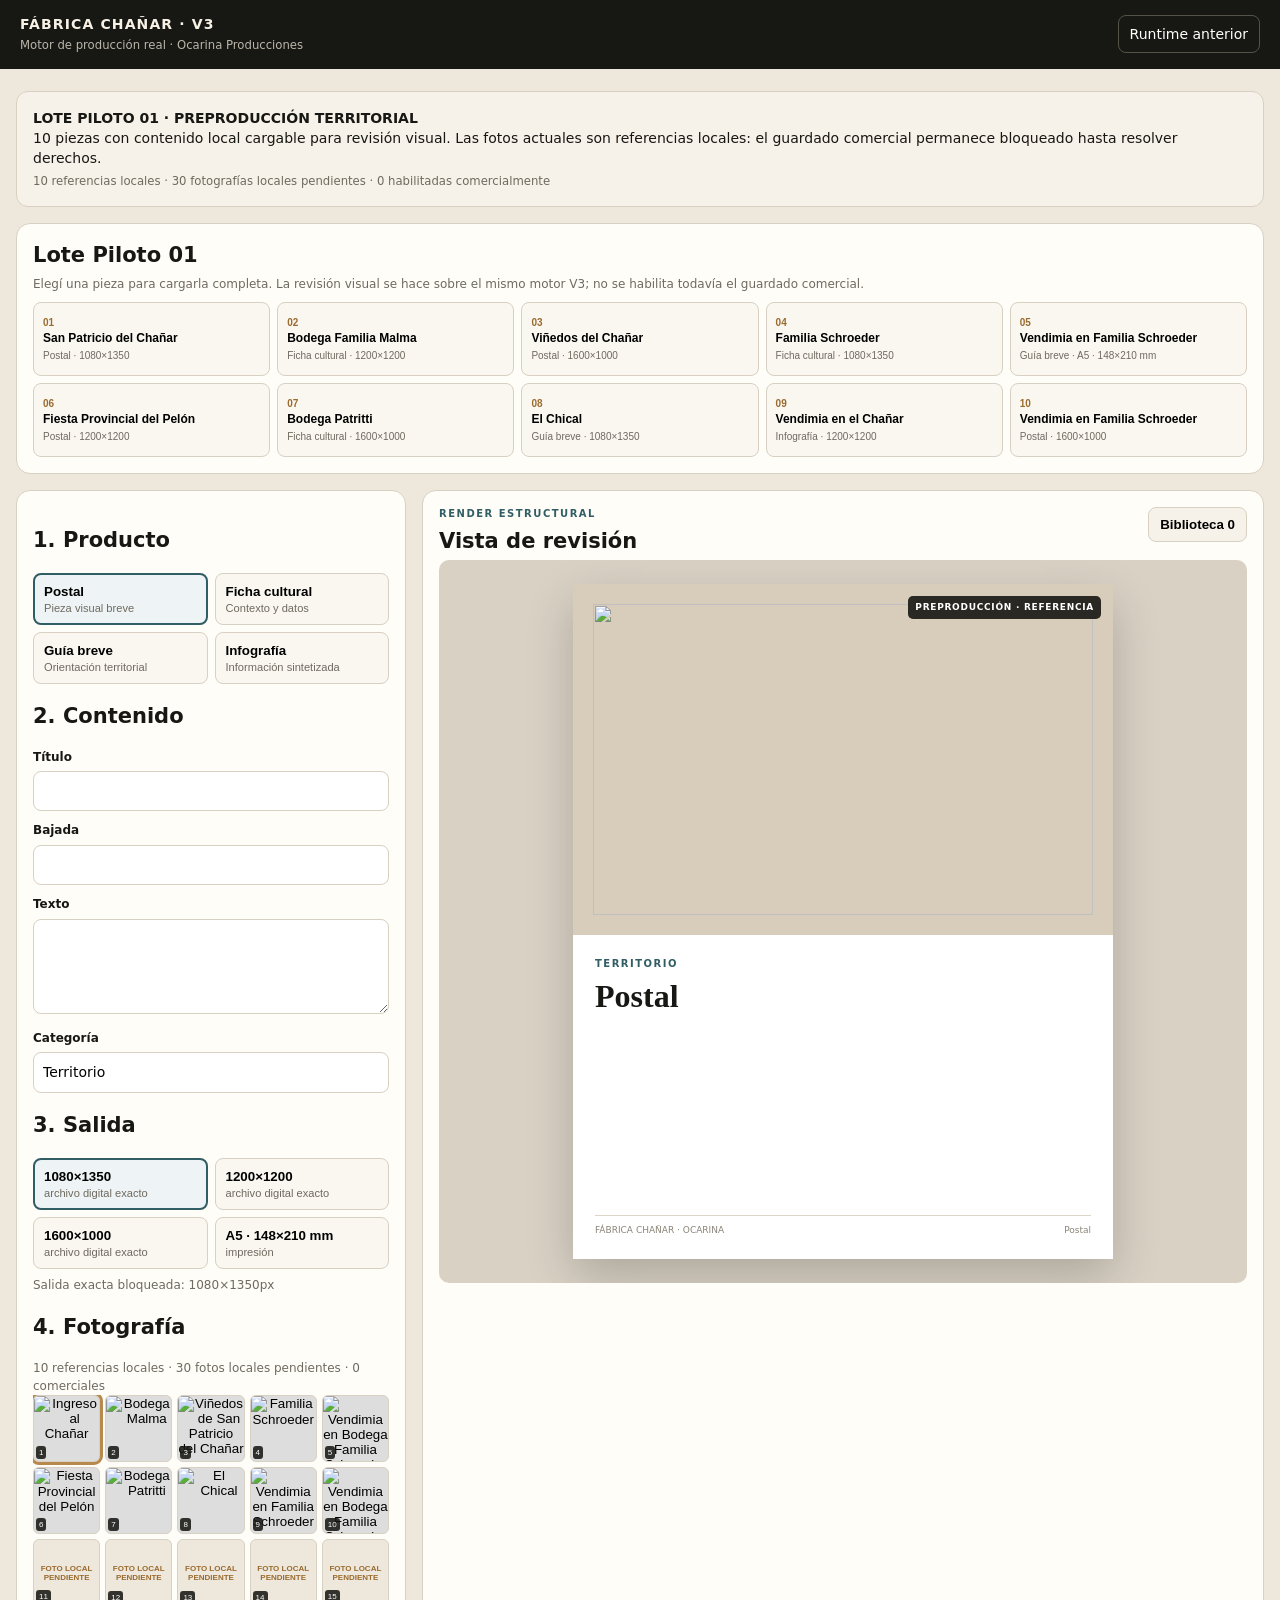
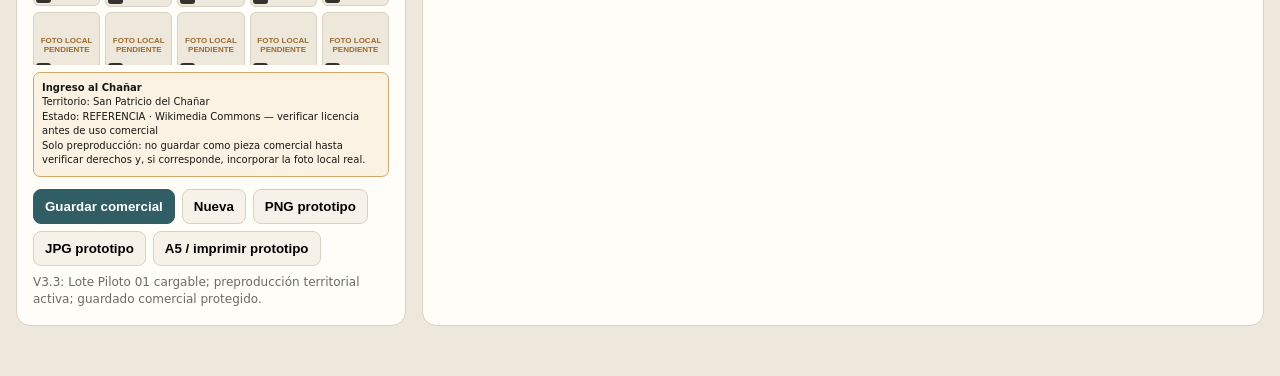
==== commit f026abeb: "V3.3: interfaz para cargar Lote Piloto 01" ====
--- a/v3.html
+++ b/v3.html
@@ -6,13 +6,14 @@
 <title>Fábrica Chañar V3 · Motor de producción</title>
 <script src="https://cdn.jsdelivr.net/npm/html2canvas@1.4.1/dist/html2canvas.min.js"></script>
 <style>
-:root{--bg:#eee8dc;--panel:#fffdf8;--ink:#171713;--muted:#6f6a60;--line:#d8d0c2;--accent:#315d65;--ok:#2f6249;--warn:#9a6b2f}*{box-sizing:border-box}body{margin:0;background:var(--bg);color:var(--ink);font:14px/1.45 system-ui,sans-serif}.top{background:#171713;color:#f7f1e6;padding:14px 20px;display:flex;justify-content:space-between;gap:16px;align-items:center;position:sticky;top:0;z-index:10}.brand b{display:block;letter-spacing:.08em}.brand small{color:#bcb6aa}.top a{color:#fff;text-decoration:none;border:1px solid #555248;padding:8px 11px;border-radius:8px}.wrap{max-width:1280px;margin:auto;padding:22px 16px 50px}.banner{padding:16px;border:1px solid var(--line);background:#f7f2e9;border-radius:12px;margin-bottom:16px}.banner strong{display:block}.banner small{display:block;color:var(--muted);margin-top:5px}.grid{display:grid;grid-template-columns:390px 1fr;gap:16px}.panel{background:var(--panel);border:1px solid var(--line);border-radius:14px;padding:16px}.field{margin:11px 0}.field label{display:block;font-weight:800;font-size:12px;margin-bottom:5px}.field input,.field textarea{width:100%;font:inherit;padding:9px;border:1px solid var(--line);border-radius:8px;background:#fff}.field textarea{min-height:95px}.products,.formats{display:grid;grid-template-columns:1fr 1fr;gap:7px}.product,.format-btn{border:1px solid var(--line);background:#faf7f0;border-radius:8px;padding:10px;cursor:pointer;text-align:left}.product.active,.format-btn.active{border:2px solid var(--accent);background:#eef4f5;padding:9px}.product b,.format-btn b{display:block}.product small,.format-btn small{color:var(--muted);display:block;margin-top:3px}.photos{display:grid;grid-template-columns:repeat(5,1fr);gap:5px;max-height:270px;overflow:auto}.photo{border:1px solid var(--line);padding:0;border-radius:6px;overflow:hidden;aspect-ratio:1;position:relative;cursor:pointer;background:#ddd}.photo img{width:100%;height:100%;object-fit:cover;display:block}.photo.pending{background:#eee8dc;cursor:not-allowed}.photo.pending img{display:none}.photo.pending:after{content:'FOTO LOCAL\APENDIENTE';white-space:pre;text-align:center;font-size:8px;font-weight:800;color:var(--warn);position:absolute;inset:0;display:grid;place-items:center}.photo.active{outline:3px solid #b7894c}.photo span{position:absolute;bottom:2px;left:2px;background:#171713dd;color:#fff;font-size:8px;padding:2px 3px;border-radius:3px}.license{font-size:10px;margin-top:7px;padding:8px;border-radius:7px;background:#f7f2e9;border:1px solid var(--line)}.license.ok{border-color:#8bb59b}.license.bad{border-color:#d1a76a}.license.proto{border-color:#d1a76a;background:#fbf2e4}.actions{display:flex;gap:7px;flex-wrap:wrap;margin-top:12px}.btn{border:1px solid var(--line);background:#f7f2e9;padding:9px 11px;border-radius:8px;font-weight:800;cursor:pointer}.btn.primary{background:var(--accent);color:#fff;border-color:var(--accent)}.btn.ok{background:var(--ok);color:#fff;border-color:var(--ok)}.status{min-height:18px;color:var(--muted);font-size:12px;margin-top:8px}.stage{min-height:650px;background:#d9d1c4;border-radius:10px;padding:24px;display:grid;place-items:center;overflow:auto}.piece{background:#fff;overflow:hidden;display:flex;flex-direction:column;box-shadow:0 18px 45px #0003;position:relative}.piece.vertical{width:540px;height:675px}.piece.square{width:600px;height:600px}.piece.horizontal{width:800px;height:500px}.piece.print{width:420px;height:594px}.piece .image{height:52%;position:relative;overflow:hidden;background:#d8cdbb;padding:20px}.piece .image img{width:100%;height:100%;object-fit:cover;display:block}.piece .body{padding:22px;display:flex;flex:1;flex-direction:column;justify-content:space-between}.tag{font-size:10px;letter-spacing:.15em;color:var(--accent);font-weight:900;text-transform:uppercase}.piece h1{font:700 32px/1.03 Georgia,serif;margin:8px 0}.subtitle{font-weight:800}.copy{color:#5e584e;margin-top:9px}.seal{border-top:1px solid #ddd5c8;padding-top:8px;font-size:9px;color:#8b8478;display:flex;justify-content:space-between}.prototype-mark{position:absolute;top:12px;right:12px;background:#171713e6;color:#fff;padding:5px 7px;border-radius:5px;font-size:9px;font-weight:900;letter-spacing:.08em;z-index:3}.library{margin-top:16px}.card{border:1px solid var(--line);border-radius:9px;padding:10px;background:#faf7f0;margin-bottom:8px}.card small{display:block;color:var(--muted);margin:4px 0 8px}.hidden{display:none}@media(max-width:900px){.grid{grid-template-columns:1fr}.stage{min-height:500px;padding:10px}.piece.vertical{width:360px;height:450px}.piece.square{width:400px;height:400px}.piece.horizontal{width:560px;height:350px}.piece.print{width:300px;height:425px}}@media(max-width:520px){.products,.formats{grid-template-columns:1fr}}
+:root{--bg:#eee8dc;--panel:#fffdf8;--ink:#171713;--muted:#6f6a60;--line:#d8d0c2;--accent:#315d65;--ok:#2f6249;--warn:#9a6b2f}*{box-sizing:border-box}body{margin:0;background:var(--bg);color:var(--ink);font:14px/1.45 system-ui,sans-serif}.top{background:#171713;color:#f7f1e6;padding:14px 20px;display:flex;justify-content:space-between;gap:16px;align-items:center;position:sticky;top:0;z-index:10}.brand b{display:block;letter-spacing:.08em}.brand small{color:#bcb6aa}.top a{color:#fff;text-decoration:none;border:1px solid #555248;padding:8px 11px;border-radius:8px}.wrap{max-width:1280px;margin:auto;padding:22px 16px 50px}.banner{padding:16px;border:1px solid var(--line);background:#f7f2e9;border-radius:12px;margin-bottom:16px}.banner strong{display:block}.banner small{display:block;color:var(--muted);margin-top:5px}.grid{display:grid;grid-template-columns:390px 1fr;gap:16px}.panel{background:var(--panel);border:1px solid var(--line);border-radius:14px;padding:16px}.field{margin:11px 0}.field label{display:block;font-weight:800;font-size:12px;margin-bottom:5px}.field input,.field textarea{width:100%;font:inherit;padding:9px;border:1px solid var(--line);border-radius:8px;background:#fff}.field textarea{min-height:95px}.products,.formats{display:grid;grid-template-columns:1fr 1fr;gap:7px}.product,.format-btn{border:1px solid var(--line);background:#faf7f0;border-radius:8px;padding:10px;cursor:pointer;text-align:left}.product.active,.format-btn.active{border:2px solid var(--accent);background:#eef4f5;padding:9px}.product b,.format-btn b{display:block}.product small,.format-btn small{color:var(--muted);display:block;margin-top:3px}.pilot{margin:0 0 16px}.pilot h2{margin:0 0 5px}.pilot-note{color:var(--muted);font-size:12px;margin-bottom:9px}.pilot-grid{display:grid;grid-template-columns:repeat(5,1fr);gap:7px}.pilot-card{border:1px solid var(--line);background:#faf7f0;border-radius:8px;padding:9px;cursor:pointer;text-align:left;min-height:74px}.pilot-card.active{border:2px solid var(--accent);background:#eef4f5;padding:8px}.pilot-card span{font-size:10px;color:var(--warn);font-weight:900;display:block}.pilot-card b{display:block;font-size:12px;line-height:1.15;margin:4px 0}.pilot-card small{display:block;color:var(--muted);font-size:10px}.photos{display:grid;grid-template-columns:repeat(5,1fr);gap:5px;max-height:270px;overflow:auto}.photo{border:1px solid var(--line);padding:0;border-radius:6px;overflow:hidden;aspect-ratio:1;position:relative;cursor:pointer;background:#ddd}.photo img{width:100%;height:100%;object-fit:cover;display:block}.photo.pending{background:#eee8dc;cursor:not-allowed}.photo.pending img{display:none}.photo.pending:after{content:'FOTO LOCAL\APENDIENTE';white-space:pre;text-align:center;font-size:8px;font-weight:800;color:var(--warn);position:absolute;inset:0;display:grid;place-items:center}.photo.active{outline:3px solid #b7894c}.photo span{position:absolute;bottom:2px;left:2px;background:#171713dd;color:#fff;font-size:8px;padding:2px 3px;border-radius:3px}.license{font-size:10px;margin-top:7px;padding:8px;border-radius:7px;background:#f7f2e9;border:1px solid var(--line)}.license.ok{border-color:#8bb59b}.license.proto{border-color:#d1a76a;background:#fbf2e4}.actions{display:flex;gap:7px;flex-wrap:wrap;margin-top:12px}.btn{border:1px solid var(--line);background:#f7f2e9;padding:9px 11px;border-radius:8px;font-weight:800;cursor:pointer}.btn.primary{background:var(--accent);color:#fff;border-color:var(--accent)}.status{min-height:18px;color:var(--muted);font-size:12px;margin-top:8px}.stage{min-height:650px;background:#d9d1c4;border-radius:10px;padding:24px;display:grid;place-items:center;overflow:auto}.piece{background:#fff;overflow:hidden;display:flex;flex-direction:column;box-shadow:0 18px 45px #0003;position:relative}.piece.vertical{width:540px;height:675px}.piece.square{width:600px;height:600px}.piece.horizontal{width:800px;height:500px}.piece.print{width:420px;height:594px}.piece .image{height:52%;position:relative;overflow:hidden;background:#d8cdbb;padding:20px}.piece .image img{width:100%;height:100%;object-fit:cover;display:block}.piece .body{padding:22px;display:flex;flex:1;flex-direction:column;justify-content:space-between}.tag{font-size:10px;letter-spacing:.15em;color:var(--accent);font-weight:900;text-transform:uppercase}.piece h1{font:700 32px/1.03 Georgia,serif;margin:8px 0}.subtitle{font-weight:800}.copy{color:#5e584e;margin-top:9px}.seal{border-top:1px solid #ddd5c8;padding-top:8px;font-size:9px;color:#8b8478;display:flex;justify-content:space-between}.prototype-mark{position:absolute;top:12px;right:12px;background:#171713e6;color:#fff;padding:5px 7px;border-radius:5px;font-size:9px;font-weight:900;letter-spacing:.08em;z-index:3}.library{margin-top:16px}.card{border:1px solid var(--line);border-radius:9px;padding:10px;background:#faf7f0;margin-bottom:8px}.card small{display:block;color:var(--muted);margin:4px 0 8px}.hidden{display:none}@media(max-width:900px){.grid{grid-template-columns:1fr}.stage{min-height:500px;padding:10px}.pilot-grid{grid-template-columns:repeat(2,1fr)}.piece.vertical{width:360px;height:450px}.piece.square{width:400px;height:400px}.piece.horizontal{width:560px;height:350px}.piece.print{width:300px;height:425px}}@media(max-width:520px){.products,.formats{grid-template-columns:1fr}.pilot-grid{grid-template-columns:1fr}}
 </style>
 </head>
 <body>
 <header class="top"><div class="brand"><b>FÁBRICA CHAÑAR · V3</b><small>Motor de producción real · Ocarina Producciones</small></div><a href="./">Runtime anterior</a></header>
 <main class="wrap">
-<div class="banner"><strong>PRIMERA TANDA · PREPRODUCCIÓN TERRITORIAL</strong><span>Se pueden fabricar y revisar prototipos con las referencias auténticas del Chañar. El guardado comercial queda bloqueado hasta resolver derechos.</span><small id="territoryStatus">10 referencias locales · 30 fotografías locales pendientes · 0 habilitadas comercialmente</small></div>
+<div class="banner"><strong>LOTE PILOTO 01 · PREPRODUCCIÓN TERRITORIAL</strong><span>10 piezas con contenido local cargable para revisión visual. Las fotos actuales son referencias locales: el guardado comercial permanece bloqueado hasta resolver derechos.</span><small id="territoryStatus">10 referencias locales · 30 fotografías locales pendientes · 0 habilitadas comercialmente</small></div>
+<section class="panel pilot"><h2>Lote Piloto 01</h2><div class="pilot-note">Elegí una pieza para cargarla completa. La revisión visual se hace sobre el mismo motor V3; no se habilita todavía el guardado comercial.</div><div id="pilotBatch" class="pilot-grid"></div></section>
 <section class="grid">
 <aside class="panel">
 <h2>1. Producto</h2><div class="products" id="products"></div>
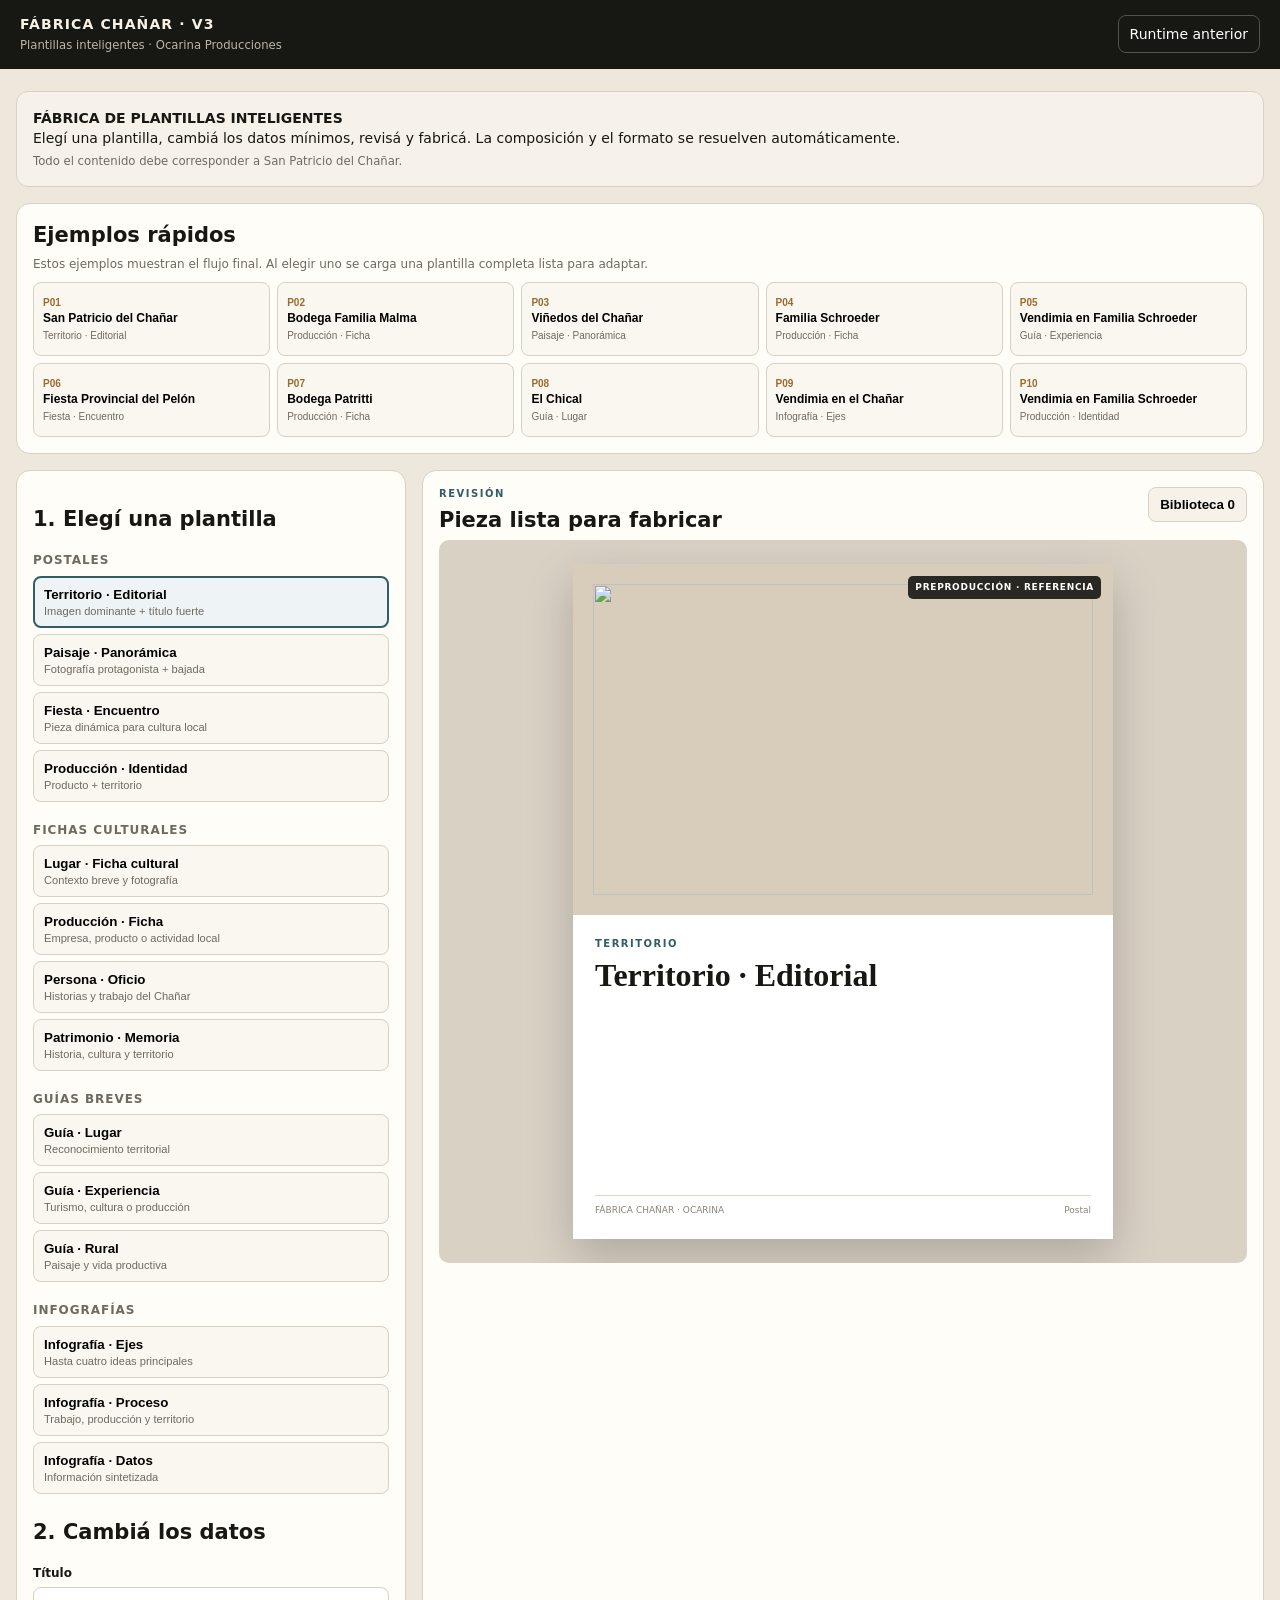
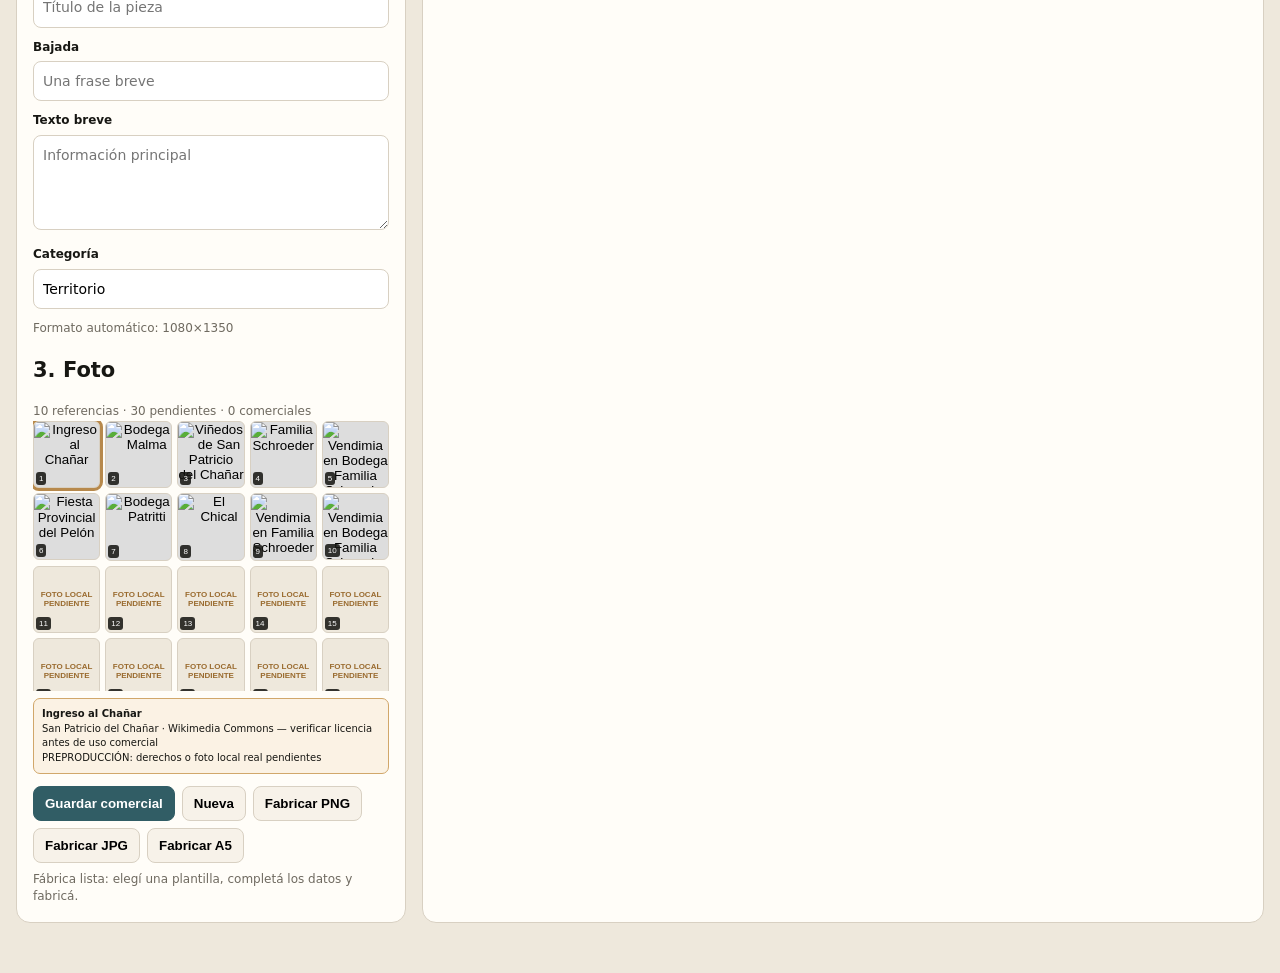
==== commit edd4be3e: "V3: interfaz simplificada orientada a plantillas inteligentes" ====
--- a/v3.html
+++ b/v3.html
@@ -1,33 +1,3 @@
-<!doctype html>
-<html lang="es">
-<head>
-<meta charset="utf-8"><meta name="viewport" content="width=device-width,initial-scale=1">
-<meta name="description" content="Fábrica Chañar V3 — motor de producción editorial de Ocarina Producciones.">
-<title>Fábrica Chañar V3 · Motor de producción</title>
-<script src="https://cdn.jsdelivr.net/npm/html2canvas@1.4.1/dist/html2canvas.min.js"></script>
-<style>
-:root{--bg:#eee8dc;--panel:#fffdf8;--ink:#171713;--muted:#6f6a60;--line:#d8d0c2;--accent:#315d65;--ok:#2f6249;--warn:#9a6b2f}*{box-sizing:border-box}body{margin:0;background:var(--bg);color:var(--ink);font:14px/1.45 system-ui,sans-serif}.top{background:#171713;color:#f7f1e6;padding:14px 20px;display:flex;justify-content:space-between;gap:16px;align-items:center;position:sticky;top:0;z-index:10}.brand b{display:block;letter-spacing:.08em}.brand small{color:#bcb6aa}.top a{color:#fff;text-decoration:none;border:1px solid #555248;padding:8px 11px;border-radius:8px}.wrap{max-width:1280px;margin:auto;padding:22px 16px 50px}.banner{padding:16px;border:1px solid var(--line);background:#f7f2e9;border-radius:12px;margin-bottom:16px}.banner strong{display:block}.banner small{display:block;color:var(--muted);margin-top:5px}.grid{display:grid;grid-template-columns:390px 1fr;gap:16px}.panel{background:var(--panel);border:1px solid var(--line);border-radius:14px;padding:16px}.field{margin:11px 0}.field label{display:block;font-weight:800;font-size:12px;margin-bottom:5px}.field input,.field textarea{width:100%;font:inherit;padding:9px;border:1px solid var(--line);border-radius:8px;background:#fff}.field textarea{min-height:95px}.products,.formats{display:grid;grid-template-columns:1fr 1fr;gap:7px}.product,.format-btn{border:1px solid var(--line);background:#faf7f0;border-radius:8px;padding:10px;cursor:pointer;text-align:left}.product.active,.format-btn.active{border:2px solid var(--accent);background:#eef4f5;padding:9px}.product b,.format-btn b{display:block}.product small,.format-btn small{color:var(--muted);display:block;margin-top:3px}.pilot{margin:0 0 16px}.pilot h2{margin:0 0 5px}.pilot-note{color:var(--muted);font-size:12px;margin-bottom:9px}.pilot-grid{display:grid;grid-template-columns:repeat(5,1fr);gap:7px}.pilot-card{border:1px solid var(--line);background:#faf7f0;border-radius:8px;padding:9px;cursor:pointer;text-align:left;min-height:74px}.pilot-card.active{border:2px solid var(--accent);background:#eef4f5;padding:8px}.pilot-card span{font-size:10px;color:var(--warn);font-weight:900;display:block}.pilot-card b{display:block;font-size:12px;line-height:1.15;margin:4px 0}.pilot-card small{display:block;color:var(--muted);font-size:10px}.photos{display:grid;grid-template-columns:repeat(5,1fr);gap:5px;max-height:270px;overflow:auto}.photo{border:1px solid var(--line);padding:0;border-radius:6px;overflow:hidden;aspect-ratio:1;position:relative;cursor:pointer;background:#ddd}.photo img{width:100%;height:100%;object-fit:cover;display:block}.photo.pending{background:#eee8dc;cursor:not-allowed}.photo.pending img{display:none}.photo.pending:after{content:'FOTO LOCAL\APENDIENTE';white-space:pre;text-align:center;font-size:8px;font-weight:800;color:var(--warn);position:absolute;inset:0;display:grid;place-items:center}.photo.active{outline:3px solid #b7894c}.photo span{position:absolute;bottom:2px;left:2px;background:#171713dd;color:#fff;font-size:8px;padding:2px 3px;border-radius:3px}.license{font-size:10px;margin-top:7px;padding:8px;border-radius:7px;background:#f7f2e9;border:1px solid var(--line)}.license.ok{border-color:#8bb59b}.license.proto{border-color:#d1a76a;background:#fbf2e4}.actions{display:flex;gap:7px;flex-wrap:wrap;margin-top:12px}.btn{border:1px solid var(--line);background:#f7f2e9;padding:9px 11px;border-radius:8px;font-weight:800;cursor:pointer}.btn.primary{background:var(--accent);color:#fff;border-color:var(--accent)}.status{min-height:18px;color:var(--muted);font-size:12px;margin-top:8px}.stage{min-height:650px;background:#d9d1c4;border-radius:10px;padding:24px;display:grid;place-items:center;overflow:auto}.piece{background:#fff;overflow:hidden;display:flex;flex-direction:column;box-shadow:0 18px 45px #0003;position:relative}.piece.vertical{width:540px;height:675px}.piece.square{width:600px;height:600px}.piece.horizontal{width:800px;height:500px}.piece.print{width:420px;height:594px}.piece .image{height:52%;position:relative;overflow:hidden;background:#d8cdbb;padding:20px}.piece .image img{width:100%;height:100%;object-fit:cover;display:block}.piece .body{padding:22px;display:flex;flex:1;flex-direction:column;justify-content:space-between}.tag{font-size:10px;letter-spacing:.15em;color:var(--accent);font-weight:900;text-transform:uppercase}.piece h1{font:700 32px/1.03 Georgia,serif;margin:8px 0}.subtitle{font-weight:800}.copy{color:#5e584e;margin-top:9px}.seal{border-top:1px solid #ddd5c8;padding-top:8px;font-size:9px;color:#8b8478;display:flex;justify-content:space-between}.prototype-mark{position:absolute;top:12px;right:12px;background:#171713e6;color:#fff;padding:5px 7px;border-radius:5px;font-size:9px;font-weight:900;letter-spacing:.08em;z-index:3}.library{margin-top:16px}.card{border:1px solid var(--line);border-radius:9px;padding:10px;background:#faf7f0;margin-bottom:8px}.card small{display:block;color:var(--muted);margin:4px 0 8px}.hidden{display:none}@media(max-width:900px){.grid{grid-template-columns:1fr}.stage{min-height:500px;padding:10px}.pilot-grid{grid-template-columns:repeat(2,1fr)}.piece.vertical{width:360px;height:450px}.piece.square{width:400px;height:400px}.piece.horizontal{width:560px;height:350px}.piece.print{width:300px;height:425px}}@media(max-width:520px){.products,.formats{grid-template-columns:1fr}.pilot-grid{grid-template-columns:1fr}}
-</style>
-</head>
-<body>
-<header class="top"><div class="brand"><b>FÁBRICA CHAÑAR · V3</b><small>Motor de producción real · Ocarina Producciones</small></div><a href="./">Runtime anterior</a></header>
-<main class="wrap">
-<div class="banner"><strong>LOTE PILOTO 01 · PREPRODUCCIÓN TERRITORIAL</strong><span>10 piezas con contenido local cargable para revisión visual. Las fotos actuales son referencias locales: el guardado comercial permanece bloqueado hasta resolver derechos.</span><small id="territoryStatus">10 referencias locales · 30 fotografías locales pendientes · 0 habilitadas comercialmente</small></div>
-<section class="panel pilot"><h2>Lote Piloto 01</h2><div class="pilot-note">Elegí una pieza para cargarla completa. La revisión visual se hace sobre el mismo motor V3; no se habilita todavía el guardado comercial.</div><div id="pilotBatch" class="pilot-grid"></div></section>
-<section class="grid">
-<aside class="panel">
-<h2>1. Producto</h2><div class="products" id="products"></div>
-<h2>2. Contenido</h2>
-<div class="field"><label>Título</label><input id="title"></div><div class="field"><label>Bajada</label><input id="subtitle"></div><div class="field"><label>Texto</label><textarea id="body"></textarea></div><div class="field"><label>Categoría</label><input id="category"></div>
-<h2>3. Salida</h2><div class="formats" id="formats"></div><div id="dimensions" class="status"></div>
-<h2>4. Fotografía</h2><div id="photoCount" class="status">10 referencias locales · 30 pendientes</div><div class="photos" id="photos"></div><div id="photoMeta" class="license proto">Cargando banco territorial…</div>
-<div class="actions"><button class="btn primary" id="save">Guardar comercial</button><button class="btn" id="new">Nueva</button><button class="btn" id="png">PNG prototipo</button><button class="btn" id="jpg">JPG prototipo</button><button class="btn" id="print">A5 / imprimir prototipo</button></div><div class="status" id="status" aria-live="polite"></div>
-</aside>
-<section class="panel"><div style="display:flex;justify-content:space-between;gap:10px;align-items:start"><div><div class="tag">RENDER ESTRUCTURAL</div><h2 style="margin:4px 0">Vista de revisión</h2></div><button class="btn" id="libraryBtn">Biblioteca <span id="count">0</span></button></div><div class="stage"><article id="piece" class="piece vertical"><div class="image"><img id="previewImg" alt=""></div><div class="body"><div><div class="tag" id="previewTag"></div><h1 id="previewTitle"></h1><div class="subtitle" id="previewSubtitle"></div><div class="copy" id="previewBody"></div></div><div class="seal"><span>FÁBRICA CHAÑAR · OCARINA</span><span id="previewType"></span></div></div></article></div></section>
-</section>
-<section id="library" class="panel library hidden"><div style="display:flex;justify-content:space-between"><h2>Biblioteca</h2><button class="btn" id="closeLibrary">Cerrar</button></div><div id="libraryList"></div></section>
-</main>
-<script src="./v3-photo-registry.js"></script>
-<script src="./v3-production.js"></script>
-</body>
-</html>
+<!doctype html><html lang="es"><head><meta charset="utf-8"><meta name="viewport" content="width=device-width,initial-scale=1"><meta name="description" content="Fábrica Chañar V3 — fábrica de plantillas inteligentes para San Patricio del Chañar."><title>Fábrica Chañar · Plantillas inteligentes</title><script src="https://cdn.jsdelivr.net/npm/html2canvas@1.4.1/dist/html2canvas.min.js"></script><style>
+:root{--bg:#eee8dc;--panel:#fffdf8;--ink:#171713;--muted:#6f6a60;--line:#d8d0c2;--accent:#315d65;--ok:#2f6249;--warn:#9a6b2f}*{box-sizing:border-box}body{margin:0;background:var(--bg);color:var(--ink);font:14px/1.45 system-ui,sans-serif}.top{background:#171713;color:#f7f1e6;padding:14px 20px;display:flex;justify-content:space-between;gap:16px;align-items:center;position:sticky;top:0;z-index:10}.brand b{display:block;letter-spacing:.08em}.brand small{color:#bcb6aa}.top a{color:#fff;text-decoration:none;border:1px solid #555248;padding:8px 11px;border-radius:8px}.wrap{max-width:1280px;margin:auto;padding:22px 16px 50px}.banner{padding:16px;border:1px solid var(--line);background:#f7f2e9;border-radius:12px;margin-bottom:16px}.banner strong{display:block}.banner small{display:block;color:var(--muted);margin-top:5px}.grid{display:grid;grid-template-columns:390px 1fr;gap:16px}.panel{background:var(--panel);border:1px solid var(--line);border-radius:14px;padding:16px}.field{margin:11px 0}.field label{display:block;font-weight:800;font-size:12px;margin-bottom:5px}.field input,.field textarea{width:100%;font:inherit;padding:9px;border:1px solid var(--line);border-radius:8px;background:#fff}.field textarea{min-height:95px}.products{display:block}.template-group{margin:0 0 14px}.template-group h3{font-size:12px;text-transform:uppercase;letter-spacing:.08em;color:var(--muted);margin:10px 0 6px}.product{width:100%;border:1px solid var(--line);background:#faf7f0;border-radius:8px;padding:10px;cursor:pointer;text-align:left;margin-bottom:6px}.product.active{border:2px solid var(--accent);background:#eef4f5;padding:9px}.product b{display:block}.product small{color:var(--muted);display:block;margin-top:3px}.pilot{margin:0 0 16px}.pilot h2{margin:0 0 5px}.pilot-note{color:var(--muted);font-size:12px;margin-bottom:9px}.pilot-grid{display:grid;grid-template-columns:repeat(5,1fr);gap:7px}.pilot-card{border:1px solid var(--line);background:#faf7f0;border-radius:8px;padding:9px;cursor:pointer;text-align:left;min-height:74px}.pilot-card:hover{border-color:var(--accent)}.pilot-card span{font-size:10px;color:var(--warn);font-weight:900;display:block}.pilot-card b{display:block;font-size:12px;line-height:1.15;margin:4px 0}.pilot-card small{display:block;color:var(--muted);font-size:10px}.photos{display:grid;grid-template-columns:repeat(5,1fr);gap:5px;max-height:270px;overflow:auto}.photo{border:1px solid var(--line);padding:0;border-radius:6px;overflow:hidden;aspect-ratio:1;position:relative;cursor:pointer;background:#ddd}.photo img{width:100%;height:100%;object-fit:cover;display:block}.photo.pending{background:#eee8dc;cursor:not-allowed}.photo.pending img{display:none}.photo.pending:after{content:'FOTO LOCAL\APENDIENTE';white-space:pre;text-align:center;font-size:8px;font-weight:800;color:var(--warn);position:absolute;inset:0;display:grid;place-items:center}.photo.active{outline:3px solid #b7894c}.photo span{position:absolute;bottom:2px;left:2px;background:#171713dd;color:#fff;font-size:8px;padding:2px 3px;border-radius:3px}.license{font-size:10px;margin-top:7px;padding:8px;border-radius:7px;background:#f7f2e9;border:1px solid var(--line)}.license.ok{border-color:#8bb59b}.license.proto{border-color:#d1a76a;background:#fbf2e4}.actions{display:flex;gap:7px;flex-wrap:wrap;margin-top:12px}.btn{border:1px solid var(--line);background:#f7f2e9;padding:9px 11px;border-radius:8px;font-weight:800;cursor:pointer}.btn.primary{background:var(--accent);color:#fff;border-color:var(--accent)}.status{min-height:18px;color:var(--muted);font-size:12px;margin-top:8px}.stage{min-height:650px;background:#d9d1c4;border-radius:10px;padding:24px;display:grid;place-items:center;overflow:auto}.piece{background:#fff;overflow:hidden;display:flex;flex-direction:column;box-shadow:0 18px 45px #0003;position:relative}.piece.vertical{width:540px;height:675px}.piece.square{width:600px;height:600px}.piece.horizontal{width:800px;height:500px}.piece.print{width:420px;height:594px}.piece .image{height:52%;position:relative;overflow:hidden;background:#d8cdbb;padding:20px}.piece .image img{width:100%;height:100%;object-fit:cover;display:block}.piece .body{padding:22px;display:flex;flex:1;flex-direction:column;justify-content:space-between}.tag{font-size:10px;letter-spacing:.15em;color:var(--accent);font-weight:900;text-transform:uppercase}.piece h1{font:700 32px/1.03 Georgia,serif;margin:8px 0}.subtitle{font-weight:800}.copy{color:#5e584e;margin-top:9px}.seal{border-top:1px solid #ddd5c8;padding-top:8px;font-size:9px;color:#8b8478;display:flex;justify-content:space-between}.prototype-mark{position:absolute;top:12px;right:12px;background:#171713e6;color:#fff;padding:5px 7px;border-radius:5px;font-size:9px;font-weight:900;letter-spacing:.08em;z-index:3}.library{margin-top:16px}.card{border:1px solid var(--line);border-radius:9px;padding:10px;background:#faf7f0;margin-bottom:8px}.card small{display:block;color:var(--muted);margin:4px 0 8px}.hidden{display:none}@media(max-width:900px){.grid{grid-template-columns:1fr}.stage{min-height:500px;padding:10px}.pilot-grid{grid-template-columns:repeat(2,1fr)}.piece.vertical{width:360px;height:450px}.piece.square{width:400px;height:400px}.piece.horizontal{width:560px;height:350px}.piece.print{width:300px;height:425px}}@media(max-width:520px){.pilot-grid{grid-template-columns:1fr}}
+</style></head><body><header class="top"><div class="brand"><b>FÁBRICA CHAÑAR · V3</b><small>Plantillas inteligentes · Ocarina Producciones</small></div><a href="./">Runtime anterior</a></header><main class="wrap"><div class="banner"><strong>FÁBRICA DE PLANTILLAS INTELIGENTES</strong><span>Elegí una plantilla, cambiá los datos mínimos, revisá y fabricá. La composición y el formato se resuelven automáticamente.</span><small id="territoryStatus">Todo el contenido debe corresponder a San Patricio del Chañar.</small></div><section class="panel pilot"><h2>Ejemplos rápidos</h2><div class="pilot-note">Estos ejemplos muestran el flujo final. Al elegir uno se carga una plantilla completa lista para adaptar.</div><div id="pilotBatch" class="pilot-grid"></div></section><section class="grid"><aside class="panel"><h2>1. Elegí una plantilla</h2><div id="products" class="products"></div><h2>2. Cambiá los datos</h2><div class="field"><label>Título</label><input id="title" placeholder="Título de la pieza"></div><div class="field"><label>Bajada</label><input id="subtitle" placeholder="Una frase breve"></div><div class="field"><label>Texto breve</label><textarea id="body" placeholder="Información principal"></textarea></div><div class="field"><label>Categoría</label><input id="category" placeholder="Territorio, Producción, Cultura…"></div><div id="dimensions" class="status"></div><h2>3. Foto</h2><div id="photoCount" class="status"></div><div class="photos" id="photos"></div><div id="photoMeta" class="license proto">Cargando banco territorial…</div><div class="actions"><button class="btn primary" id="save">Guardar comercial</button><button class="btn" id="new">Nueva</button><button class="btn" id="png">Fabricar PNG</button><button class="btn" id="jpg">Fabricar JPG</button><button class="btn" id="print">Fabricar A5</button></div><div class="status" id="status" aria-live="polite"></div></aside><section class="panel"><div style="display:flex;justify-content:space-between;gap:10px;align-items:start"><div><div class="tag">REVISIÓN</div><h2 style="margin:4px 0">Pieza lista para fabricar</h2></div><button class="btn" id="libraryBtn">Biblioteca <span id="count">0</span></button></div><div class="stage"><article id="piece" class="piece vertical"><div class="image"><img id="previewImg" alt=""></div><div class="body"><div><div class="tag" id="previewTag"></div><h1 id="previewTitle"></h1><div class="subtitle" id="previewSubtitle"></div><div class="copy" id="previewBody"></div></div><div class="seal"><span>FÁBRICA CHAÑAR · OCARINA</span><span id="previewType"></span></div></div></article></div></section></section><section id="library" class="panel library hidden"><div style="display:flex;justify-content:space-between"><h2>Biblioteca</h2><button class="btn" id="closeLibrary">Cerrar</button></div><div id="libraryList"></div></section></main><script src="./v3-photo-registry.js"></script><script src="./v3-production.js"></script></body></html>
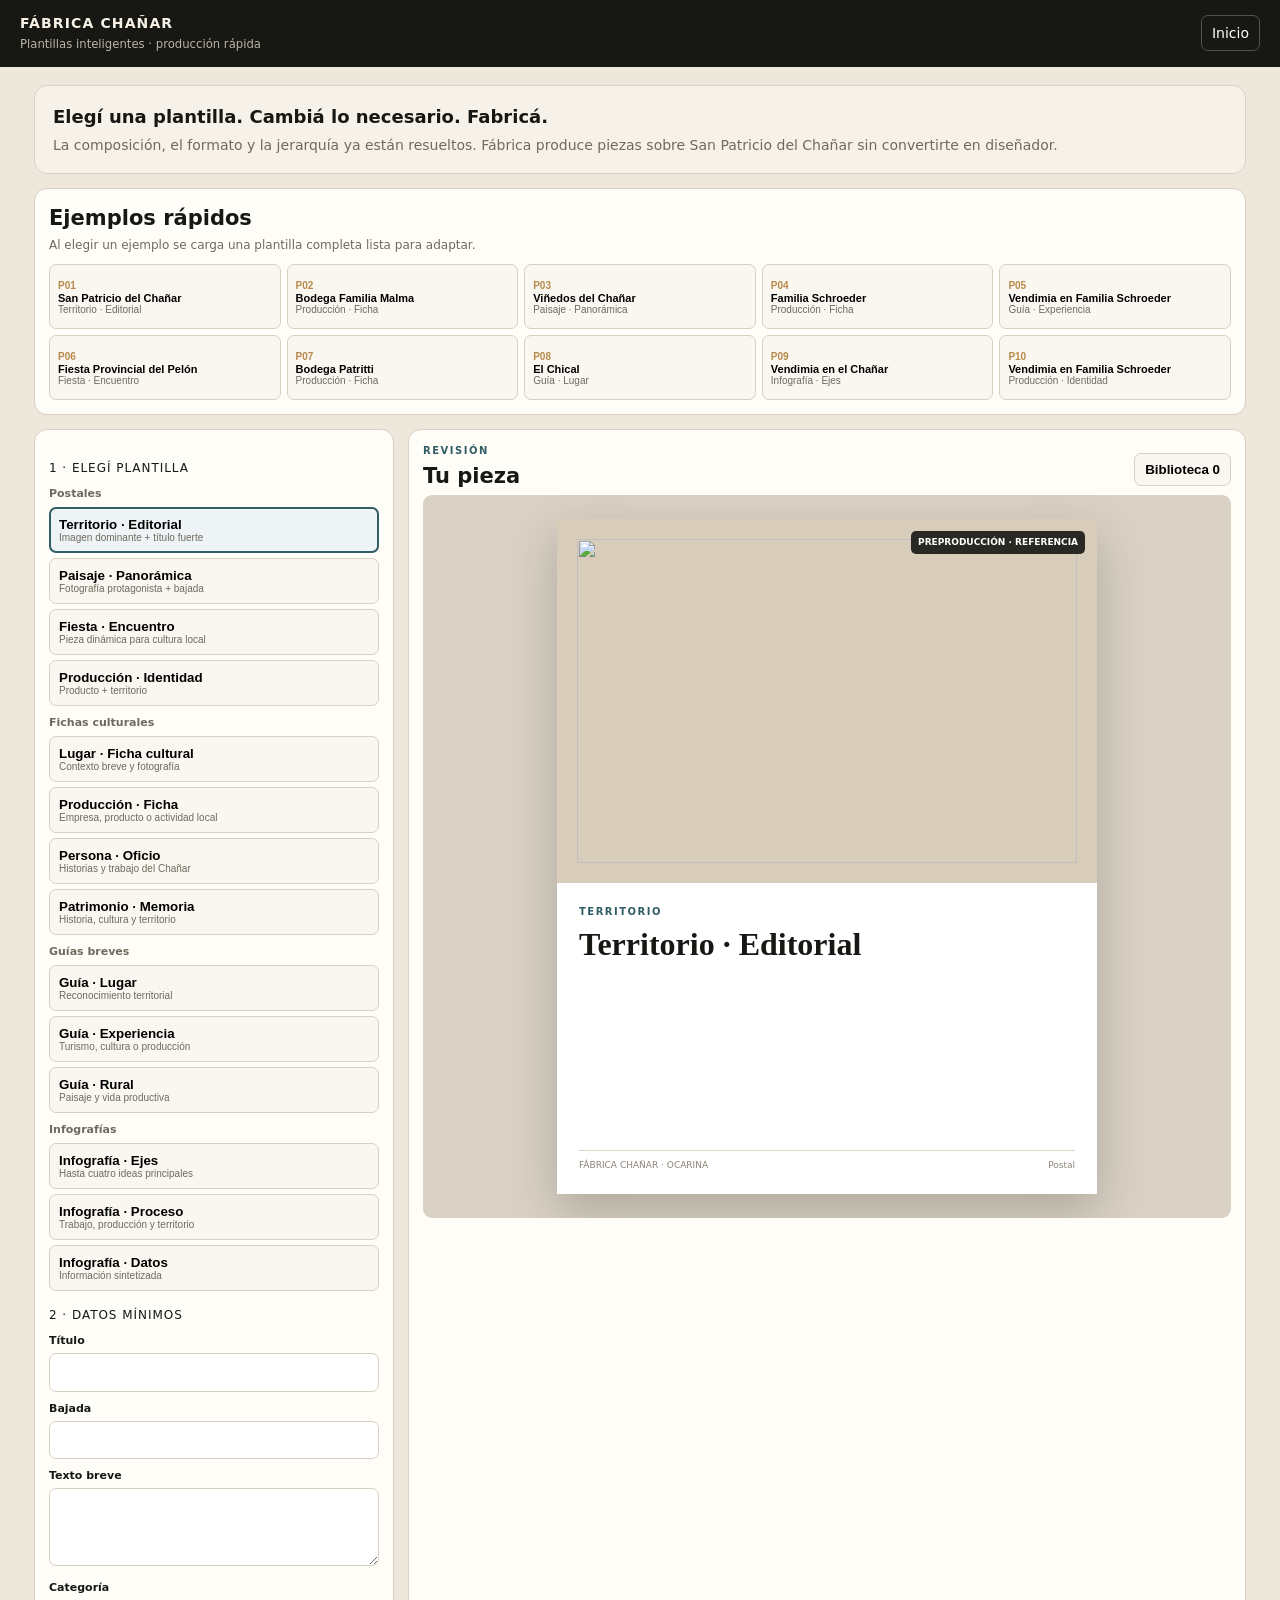
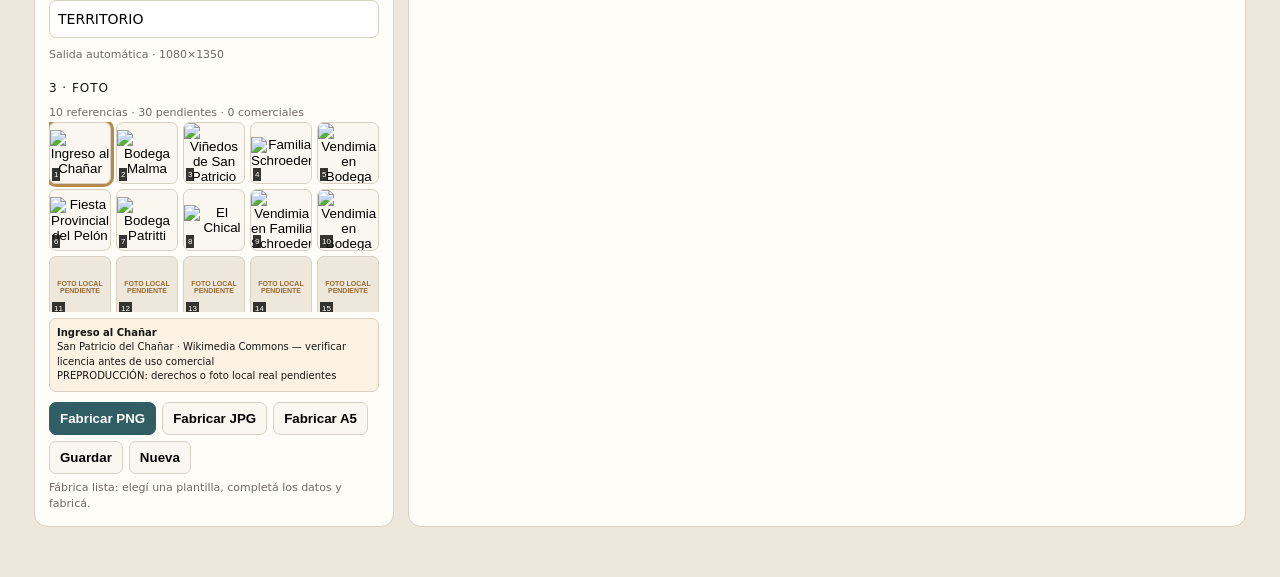
==== commit d6a5fdfd: "V4.2: interfaz final de flujo rapido plantilla-datos-fabricar" ====
--- a/v3.html
+++ b/v3.html
@@ -1,3 +1,3 @@
-<!doctype html><html lang="es"><head><meta charset="utf-8"><meta name="viewport" content="width=device-width,initial-scale=1"><meta name="description" content="Fábrica Chañar V3 — fábrica de plantillas inteligentes para San Patricio del Chañar."><title>Fábrica Chañar · Plantillas inteligentes</title><script src="https://cdn.jsdelivr.net/npm/html2canvas@1.4.1/dist/html2canvas.min.js"></script><style>
-:root{--bg:#eee8dc;--panel:#fffdf8;--ink:#171713;--muted:#6f6a60;--line:#d8d0c2;--accent:#315d65;--ok:#2f6249;--warn:#9a6b2f}*{box-sizing:border-box}body{margin:0;background:var(--bg);color:var(--ink);font:14px/1.45 system-ui,sans-serif}.top{background:#171713;color:#f7f1e6;padding:14px 20px;display:flex;justify-content:space-between;gap:16px;align-items:center;position:sticky;top:0;z-index:10}.brand b{display:block;letter-spacing:.08em}.brand small{color:#bcb6aa}.top a{color:#fff;text-decoration:none;border:1px solid #555248;padding:8px 11px;border-radius:8px}.wrap{max-width:1280px;margin:auto;padding:22px 16px 50px}.banner{padding:16px;border:1px solid var(--line);background:#f7f2e9;border-radius:12px;margin-bottom:16px}.banner strong{display:block}.banner small{display:block;color:var(--muted);margin-top:5px}.grid{display:grid;grid-template-columns:390px 1fr;gap:16px}.panel{background:var(--panel);border:1px solid var(--line);border-radius:14px;padding:16px}.field{margin:11px 0}.field label{display:block;font-weight:800;font-size:12px;margin-bottom:5px}.field input,.field textarea{width:100%;font:inherit;padding:9px;border:1px solid var(--line);border-radius:8px;background:#fff}.field textarea{min-height:95px}.products{display:block}.template-group{margin:0 0 14px}.template-group h3{font-size:12px;text-transform:uppercase;letter-spacing:.08em;color:var(--muted);margin:10px 0 6px}.product{width:100%;border:1px solid var(--line);background:#faf7f0;border-radius:8px;padding:10px;cursor:pointer;text-align:left;margin-bottom:6px}.product.active{border:2px solid var(--accent);background:#eef4f5;padding:9px}.product b{display:block}.product small{color:var(--muted);display:block;margin-top:3px}.pilot{margin:0 0 16px}.pilot h2{margin:0 0 5px}.pilot-note{color:var(--muted);font-size:12px;margin-bottom:9px}.pilot-grid{display:grid;grid-template-columns:repeat(5,1fr);gap:7px}.pilot-card{border:1px solid var(--line);background:#faf7f0;border-radius:8px;padding:9px;cursor:pointer;text-align:left;min-height:74px}.pilot-card:hover{border-color:var(--accent)}.pilot-card span{font-size:10px;color:var(--warn);font-weight:900;display:block}.pilot-card b{display:block;font-size:12px;line-height:1.15;margin:4px 0}.pilot-card small{display:block;color:var(--muted);font-size:10px}.photos{display:grid;grid-template-columns:repeat(5,1fr);gap:5px;max-height:270px;overflow:auto}.photo{border:1px solid var(--line);padding:0;border-radius:6px;overflow:hidden;aspect-ratio:1;position:relative;cursor:pointer;background:#ddd}.photo img{width:100%;height:100%;object-fit:cover;display:block}.photo.pending{background:#eee8dc;cursor:not-allowed}.photo.pending img{display:none}.photo.pending:after{content:'FOTO LOCAL\APENDIENTE';white-space:pre;text-align:center;font-size:8px;font-weight:800;color:var(--warn);position:absolute;inset:0;display:grid;place-items:center}.photo.active{outline:3px solid #b7894c}.photo span{position:absolute;bottom:2px;left:2px;background:#171713dd;color:#fff;font-size:8px;padding:2px 3px;border-radius:3px}.license{font-size:10px;margin-top:7px;padding:8px;border-radius:7px;background:#f7f2e9;border:1px solid var(--line)}.license.ok{border-color:#8bb59b}.license.proto{border-color:#d1a76a;background:#fbf2e4}.actions{display:flex;gap:7px;flex-wrap:wrap;margin-top:12px}.btn{border:1px solid var(--line);background:#f7f2e9;padding:9px 11px;border-radius:8px;font-weight:800;cursor:pointer}.btn.primary{background:var(--accent);color:#fff;border-color:var(--accent)}.status{min-height:18px;color:var(--muted);font-size:12px;margin-top:8px}.stage{min-height:650px;background:#d9d1c4;border-radius:10px;padding:24px;display:grid;place-items:center;overflow:auto}.piece{background:#fff;overflow:hidden;display:flex;flex-direction:column;box-shadow:0 18px 45px #0003;position:relative}.piece.vertical{width:540px;height:675px}.piece.square{width:600px;height:600px}.piece.horizontal{width:800px;height:500px}.piece.print{width:420px;height:594px}.piece .image{height:52%;position:relative;overflow:hidden;background:#d8cdbb;padding:20px}.piece .image img{width:100%;height:100%;object-fit:cover;display:block}.piece .body{padding:22px;display:flex;flex:1;flex-direction:column;justify-content:space-between}.tag{font-size:10px;letter-spacing:.15em;color:var(--accent);font-weight:900;text-transform:uppercase}.piece h1{font:700 32px/1.03 Georgia,serif;margin:8px 0}.subtitle{font-weight:800}.copy{color:#5e584e;margin-top:9px}.seal{border-top:1px solid #ddd5c8;padding-top:8px;font-size:9px;color:#8b8478;display:flex;justify-content:space-between}.prototype-mark{position:absolute;top:12px;right:12px;background:#171713e6;color:#fff;padding:5px 7px;border-radius:5px;font-size:9px;font-weight:900;letter-spacing:.08em;z-index:3}.library{margin-top:16px}.card{border:1px solid var(--line);border-radius:9px;padding:10px;background:#faf7f0;margin-bottom:8px}.card small{display:block;color:var(--muted);margin:4px 0 8px}.hidden{display:none}@media(max-width:900px){.grid{grid-template-columns:1fr}.stage{min-height:500px;padding:10px}.pilot-grid{grid-template-columns:repeat(2,1fr)}.piece.vertical{width:360px;height:450px}.piece.square{width:400px;height:400px}.piece.horizontal{width:560px;height:350px}.piece.print{width:300px;height:425px}}@media(max-width:520px){.pilot-grid{grid-template-columns:1fr}}
-</style></head><body><header class="top"><div class="brand"><b>FÁBRICA CHAÑAR · V3</b><small>Plantillas inteligentes · Ocarina Producciones</small></div><a href="./">Runtime anterior</a></header><main class="wrap"><div class="banner"><strong>FÁBRICA DE PLANTILLAS INTELIGENTES</strong><span>Elegí una plantilla, cambiá los datos mínimos, revisá y fabricá. La composición y el formato se resuelven automáticamente.</span><small id="territoryStatus">Todo el contenido debe corresponder a San Patricio del Chañar.</small></div><section class="panel pilot"><h2>Ejemplos rápidos</h2><div class="pilot-note">Estos ejemplos muestran el flujo final. Al elegir uno se carga una plantilla completa lista para adaptar.</div><div id="pilotBatch" class="pilot-grid"></div></section><section class="grid"><aside class="panel"><h2>1. Elegí una plantilla</h2><div id="products" class="products"></div><h2>2. Cambiá los datos</h2><div class="field"><label>Título</label><input id="title" placeholder="Título de la pieza"></div><div class="field"><label>Bajada</label><input id="subtitle" placeholder="Una frase breve"></div><div class="field"><label>Texto breve</label><textarea id="body" placeholder="Información principal"></textarea></div><div class="field"><label>Categoría</label><input id="category" placeholder="Territorio, Producción, Cultura…"></div><div id="dimensions" class="status"></div><h2>3. Foto</h2><div id="photoCount" class="status"></div><div class="photos" id="photos"></div><div id="photoMeta" class="license proto">Cargando banco territorial…</div><div class="actions"><button class="btn primary" id="save">Guardar comercial</button><button class="btn" id="new">Nueva</button><button class="btn" id="png">Fabricar PNG</button><button class="btn" id="jpg">Fabricar JPG</button><button class="btn" id="print">Fabricar A5</button></div><div class="status" id="status" aria-live="polite"></div></aside><section class="panel"><div style="display:flex;justify-content:space-between;gap:10px;align-items:start"><div><div class="tag">REVISIÓN</div><h2 style="margin:4px 0">Pieza lista para fabricar</h2></div><button class="btn" id="libraryBtn">Biblioteca <span id="count">0</span></button></div><div class="stage"><article id="piece" class="piece vertical"><div class="image"><img id="previewImg" alt=""></div><div class="body"><div><div class="tag" id="previewTag"></div><h1 id="previewTitle"></h1><div class="subtitle" id="previewSubtitle"></div><div class="copy" id="previewBody"></div></div><div class="seal"><span>FÁBRICA CHAÑAR · OCARINA</span><span id="previewType"></span></div></div></article></div></section></section><section id="library" class="panel library hidden"><div style="display:flex;justify-content:space-between"><h2>Biblioteca</h2><button class="btn" id="closeLibrary">Cerrar</button></div><div id="libraryList"></div></section></main><script src="./v3-photo-registry.js"></script><script src="./v3-production.js"></script></body></html>+<!doctype html><html lang="es"><head><meta charset="utf-8"><meta name="viewport" content="width=device-width,initial-scale=1"><title>Fábrica Chañar · Plantillas inteligentes</title><script src="https://cdn.jsdelivr.net/npm/html2canvas@1.4.1/dist/html2canvas.min.js"></script><style>
+:root{--bg:#eee8dc;--panel:#fffdf8;--ink:#171713;--muted:#70695e;--line:#d8d0c2;--accent:#315d65;--gold:#b7894c}*{box-sizing:border-box}body{margin:0;background:var(--bg);color:var(--ink);font:14px/1.45 system-ui,sans-serif}.top{background:#171713;color:#f7f1e6;padding:13px 20px;display:flex;justify-content:space-between;align-items:center;position:sticky;top:0;z-index:5}.brand b{display:block;letter-spacing:.08em}.brand small{color:#bbb4a8}.top a{color:#fff;text-decoration:none;border:1px solid #555248;padding:7px 10px;border-radius:7px}.wrap{max-width:1240px;margin:auto;padding:18px 14px 50px}.hero{padding:18px;background:#f7f2e9;border:1px solid var(--line);border-radius:13px;margin-bottom:14px}.hero strong{font-size:18px}.hero p{margin:5px 0 0;color:var(--muted)}.grid{display:grid;grid-template-columns:360px 1fr;gap:14px}.panel{background:var(--panel);border:1px solid var(--line);border-radius:13px;padding:14px}.pilot{margin-bottom:14px}.pilot h2{margin:0}.pilot-note{color:var(--muted);font-size:12px;margin:4px 0 9px}.pilot-grid{display:grid;grid-template-columns:repeat(5,1fr);gap:6px}.pilot-card,.product,.photo,.btn{border:1px solid var(--line);background:#faf7f0;border-radius:7px;cursor:pointer}.pilot-card{text-align:left;padding:8px;min-height:65px}.pilot-card span{font-size:10px;color:var(--gold);font-weight:900}.pilot-card b{display:block;font-size:11px}.pilot-card small,.product small{display:block;color:var(--muted);font-size:10px}.section-title{font-size:12px;text-transform:uppercase;letter-spacing:.08em;margin:16px 0 7px}.template-group h3{font-size:11px;color:var(--muted);margin:9px 0 5px}.products{display:block}.product{display:block;width:100%;padding:9px;text-align:left;margin-bottom:5px}.product.active{border:2px solid var(--accent);padding:8px;background:#eef4f5}.product b{display:block}.field{margin:9px 0}.field label{display:block;font-weight:800;font-size:11px;margin-bottom:4px}.field input,.field textarea{width:100%;font:inherit;padding:8px;border:1px solid var(--line);border-radius:7px;background:#fff}.field textarea{min-height:78px}.photos{display:grid;grid-template-columns:repeat(5,1fr);gap:5px;max-height:190px;overflow:auto}.photo{padding:0;overflow:hidden;aspect-ratio:1;position:relative}.photo img{width:100%;height:100%;object-fit:cover}.photo.pending{cursor:not-allowed;background:#eee8dc}.photo.pending img{display:none}.photo.pending:after{content:'FOTO LOCAL\APENDIENTE';white-space:pre;text-align:center;font-size:7px;font-weight:900;position:absolute;inset:0;display:grid;place-items:center;color:#9a6b2f}.photo.active{outline:3px solid var(--gold)}.photo span{position:absolute;bottom:2px;left:2px;background:#171713dd;color:white;font-size:8px;padding:2px}.license{font-size:10px;padding:7px;margin-top:6px;border:1px solid var(--line);border-radius:7px}.license.proto{background:#fbf2e4}.license.ok{background:#edf5ef}.actions{display:flex;flex-wrap:wrap;gap:6px;margin-top:10px}.btn{padding:8px 10px;font-weight:800}.btn.primary{background:var(--accent);color:#fff;border-color:var(--accent)}.status{color:var(--muted);font-size:11px;min-height:17px;margin-top:6px}.stage{min-height:650px;background:#d9d1c4;border-radius:9px;padding:24px;display:grid;place-items:center;overflow:auto}.piece{background:#fff;overflow:hidden;position:relative;box-shadow:0 18px 45px #0003;display:flex;flex-direction:column}.piece.vertical{width:540px;height:675px}.piece.square{width:600px;height:600px}.piece.horizontal{width:800px;height:500px}.piece.print{width:420px;height:594px}.piece .image{height:54%;position:relative;overflow:hidden;background:#d8cdbb;padding:20px}.piece .image img{width:100%;height:100%;object-fit:cover;display:block}.piece .body{padding:22px;display:flex;flex:1;flex-direction:column;justify-content:space-between}.tag{font-size:10px;letter-spacing:.15em;color:var(--accent);font-weight:900;text-transform:uppercase}.piece h1{font:700 32px/1.03 Georgia,serif;margin:8px 0}.subtitle{font-weight:800}.copy{color:#5e584e;margin-top:9px}.seal{border-top:1px solid #ddd5c8;padding-top:8px;font-size:9px;color:#8b8478;display:flex;justify-content:space-between}.prototype-mark{position:absolute;top:12px;right:12px;background:#171713e6;color:#fff;padding:5px 7px;border-radius:5px;font-size:9px;font-weight:900;z-index:3}.layout-wide .image,.layout-widecard .image,.layout-wideguide .image{height:100%;padding:0}.layout-wide .body,.layout-widecard .body,.layout-wideguide .body{position:absolute;left:0;right:0;bottom:0;background:linear-gradient(transparent,#000d);color:#fff;padding:55px 24px 22px}.layout-wide .copy,.layout-widecard .copy,.layout-wideguide .copy{color:#eee}.layout-event .image{height:60%;padding:10px}.layout-event .body{padding:17px}.layout-product .image{height:48%;padding:0}.layout-split .image{height:47%;padding:16px}.layout-card .image{height:50%;padding:12px}.layout-paper .image{height:42%;padding:14px}.layout-guide .image{height:58%;padding:0}.layout-info .image,.layout-process .image,.layout-data .image{height:43%;padding:10px}.layout-info .body,.layout-process .body,.layout-data .body{padding:16px}.hidden{display:none}@media(max-width:900px){.grid{grid-template-columns:1fr}.pilot-grid{grid-template-columns:repeat(2,1fr)}.stage{min-height:500px;padding:10px}}@media(max-width:520px){.pilot-grid{grid-template-columns:1fr}.piece.vertical{width:360px;height:450px}.piece.square{width:400px;height:400px}.piece.horizontal{width:560px;height:350px}.piece.print{width:300px;height:425px}}
+</style></head><body><header class="top"><div class="brand"><b>FÁBRICA CHAÑAR</b><small>Plantillas inteligentes · producción rápida</small></div><a href="./">Inicio</a></header><main class="wrap"><section class="hero"><strong>Elegí una plantilla. Cambiá lo necesario. Fabricá.</strong><p>La composición, el formato y la jerarquía ya están resueltos. Fábrica produce piezas sobre San Patricio del Chañar sin convertirte en diseñador.</p></section><section class="panel pilot"><h2>Ejemplos rápidos</h2><div class="pilot-note">Al elegir un ejemplo se carga una plantilla completa lista para adaptar.</div><div id="pilotBatch" class="pilot-grid"></div></section><section class="grid"><aside class="panel"><div class="section-title">1 · Elegí plantilla</div><div id="products" class="products"></div><div class="section-title">2 · Datos mínimos</div><div class="field"><label>Título</label><input id="title"></div><div class="field"><label>Bajada</label><input id="subtitle"></div><div class="field"><label>Texto breve</label><textarea id="body"></textarea></div><div class="field"><label>Categoría</label><input id="category"></div><div id="dimensions" class="status"></div><div class="section-title">3 · Foto</div><div id="photoCount" class="status"></div><div id="photos" class="photos"></div><div id="photoMeta" class="license"></div><div class="actions"><button class="btn primary" id="png">Fabricar PNG</button><button class="btn" id="jpg">Fabricar JPG</button><button class="btn" id="print">Fabricar A5</button><button class="btn" id="save">Guardar</button><button class="btn" id="new">Nueva</button></div><div class="status" id="status" aria-live="polite"></div></aside><section class="panel"><div style="display:flex;justify-content:space-between;align-items:center"><div><div class="tag">REVISIÓN</div><h2 style="margin:3px 0">Tu pieza</h2></div><button class="btn" id="libraryBtn">Biblioteca <span id="count">0</span></button></div><div class="stage"><article id="piece" class="piece vertical"><div class="image"><img id="previewImg" alt=""></div><div class="body"><div><div class="tag" id="previewTag"></div><h1 id="previewTitle"></h1><div class="subtitle" id="previewSubtitle"></div><div class="copy" id="previewBody"></div></div><div class="seal"><span>FÁBRICA CHAÑAR · OCARINA</span><span id="previewType"></span></div></div></article></div></section></section><section id="library" class="panel hidden" style="margin-top:14px"><div style="display:flex;justify-content:space-between"><h2>Biblioteca</h2><button class="btn" id="closeLibrary">Cerrar</button></div><div id="libraryList"></div></section></main><script src="./v3-photo-registry.js"></script><script src="./v3-production.js"></script></body></html>
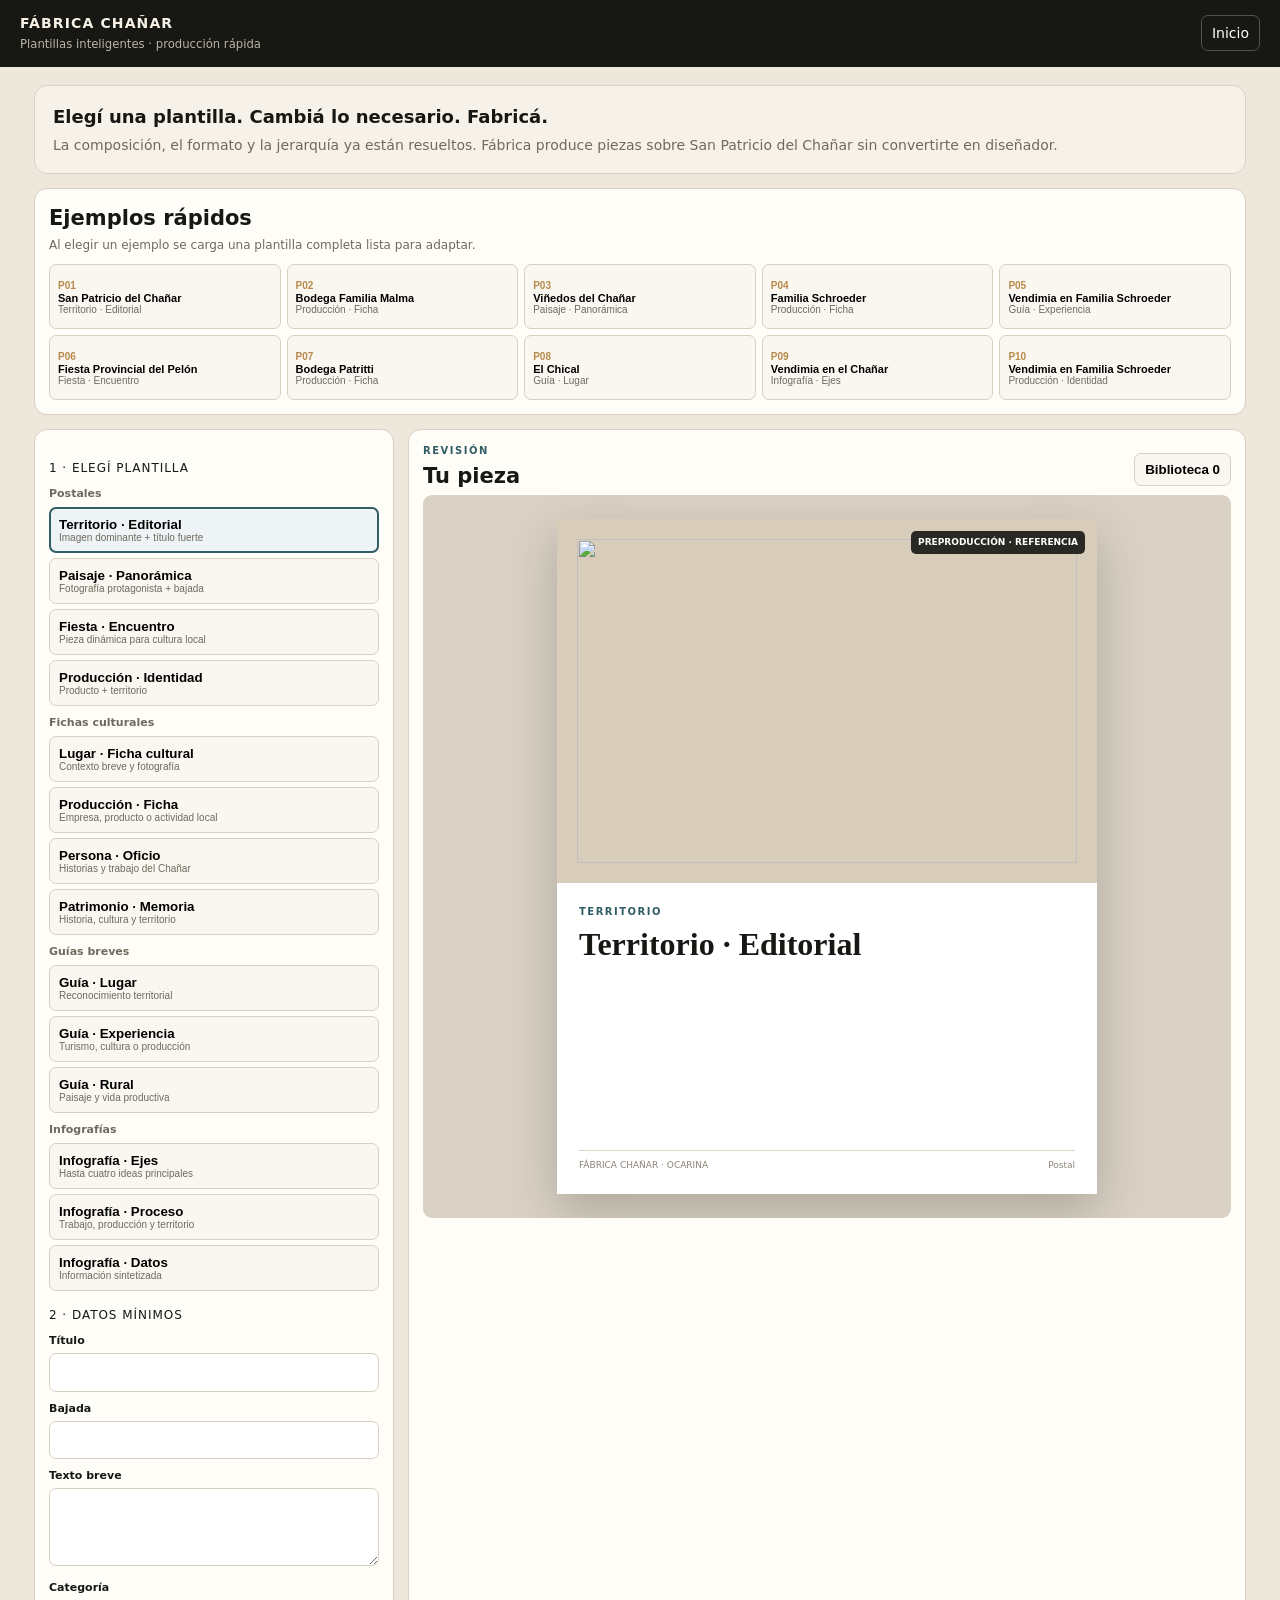
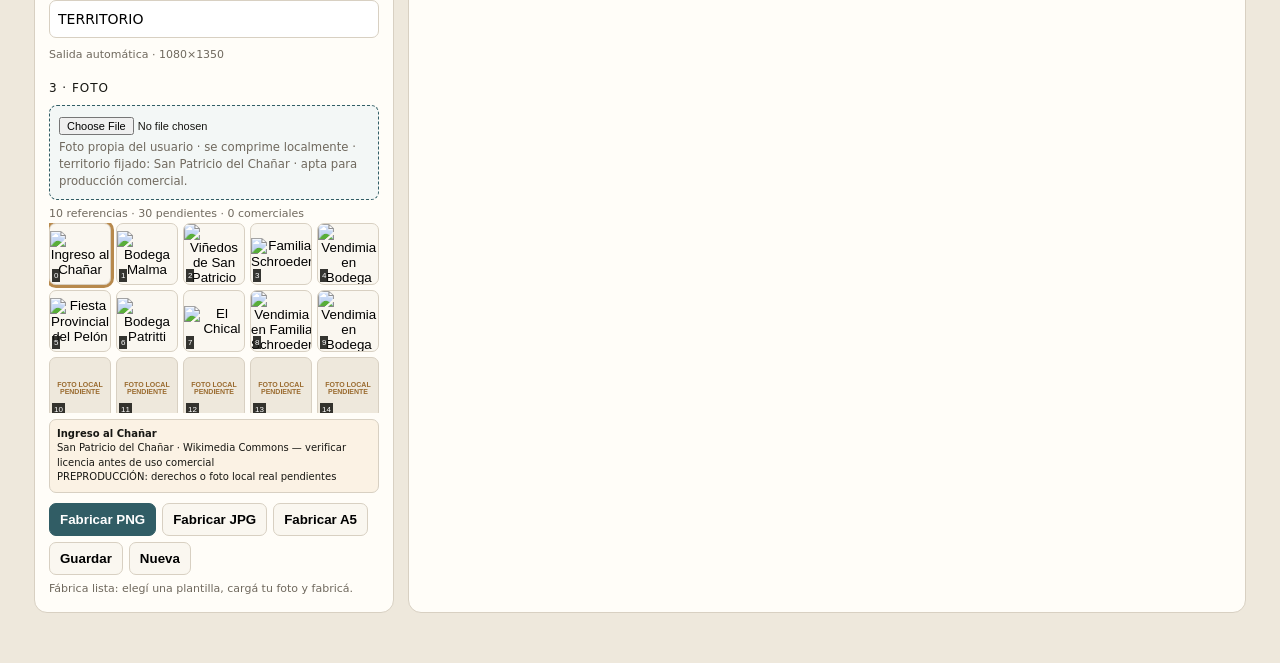
==== commit e7e622cd: "V4.3 UI: habilitar carga de foto propia local para fabricación comercial" ====
--- a/v3.html
+++ b/v3.html
@@ -1,3 +1,3 @@
 <!doctype html><html lang="es"><head><meta charset="utf-8"><meta name="viewport" content="width=device-width,initial-scale=1"><title>Fábrica Chañar · Plantillas inteligentes</title><script src="https://cdn.jsdelivr.net/npm/html2canvas@1.4.1/dist/html2canvas.min.js"></script><style>
-:root{--bg:#eee8dc;--panel:#fffdf8;--ink:#171713;--muted:#70695e;--line:#d8d0c2;--accent:#315d65;--gold:#b7894c}*{box-sizing:border-box}body{margin:0;background:var(--bg);color:var(--ink);font:14px/1.45 system-ui,sans-serif}.top{background:#171713;color:#f7f1e6;padding:13px 20px;display:flex;justify-content:space-between;align-items:center;position:sticky;top:0;z-index:5}.brand b{display:block;letter-spacing:.08em}.brand small{color:#bbb4a8}.top a{color:#fff;text-decoration:none;border:1px solid #555248;padding:7px 10px;border-radius:7px}.wrap{max-width:1240px;margin:auto;padding:18px 14px 50px}.hero{padding:18px;background:#f7f2e9;border:1px solid var(--line);border-radius:13px;margin-bottom:14px}.hero strong{font-size:18px}.hero p{margin:5px 0 0;color:var(--muted)}.grid{display:grid;grid-template-columns:360px 1fr;gap:14px}.panel{background:var(--panel);border:1px solid var(--line);border-radius:13px;padding:14px}.pilot{margin-bottom:14px}.pilot h2{margin:0}.pilot-note{color:var(--muted);font-size:12px;margin:4px 0 9px}.pilot-grid{display:grid;grid-template-columns:repeat(5,1fr);gap:6px}.pilot-card,.product,.photo,.btn{border:1px solid var(--line);background:#faf7f0;border-radius:7px;cursor:pointer}.pilot-card{text-align:left;padding:8px;min-height:65px}.pilot-card span{font-size:10px;color:var(--gold);font-weight:900}.pilot-card b{display:block;font-size:11px}.pilot-card small,.product small{display:block;color:var(--muted);font-size:10px}.section-title{font-size:12px;text-transform:uppercase;letter-spacing:.08em;margin:16px 0 7px}.template-group h3{font-size:11px;color:var(--muted);margin:9px 0 5px}.products{display:block}.product{display:block;width:100%;padding:9px;text-align:left;margin-bottom:5px}.product.active{border:2px solid var(--accent);padding:8px;background:#eef4f5}.product b{display:block}.field{margin:9px 0}.field label{display:block;font-weight:800;font-size:11px;margin-bottom:4px}.field input,.field textarea{width:100%;font:inherit;padding:8px;border:1px solid var(--line);border-radius:7px;background:#fff}.field textarea{min-height:78px}.photos{display:grid;grid-template-columns:repeat(5,1fr);gap:5px;max-height:190px;overflow:auto}.photo{padding:0;overflow:hidden;aspect-ratio:1;position:relative}.photo img{width:100%;height:100%;object-fit:cover}.photo.pending{cursor:not-allowed;background:#eee8dc}.photo.pending img{display:none}.photo.pending:after{content:'FOTO LOCAL\APENDIENTE';white-space:pre;text-align:center;font-size:7px;font-weight:900;position:absolute;inset:0;display:grid;place-items:center;color:#9a6b2f}.photo.active{outline:3px solid var(--gold)}.photo span{position:absolute;bottom:2px;left:2px;background:#171713dd;color:white;font-size:8px;padding:2px}.license{font-size:10px;padding:7px;margin-top:6px;border:1px solid var(--line);border-radius:7px}.license.proto{background:#fbf2e4}.license.ok{background:#edf5ef}.actions{display:flex;flex-wrap:wrap;gap:6px;margin-top:10px}.btn{padding:8px 10px;font-weight:800}.btn.primary{background:var(--accent);color:#fff;border-color:var(--accent)}.status{color:var(--muted);font-size:11px;min-height:17px;margin-top:6px}.stage{min-height:650px;background:#d9d1c4;border-radius:9px;padding:24px;display:grid;place-items:center;overflow:auto}.piece{background:#fff;overflow:hidden;position:relative;box-shadow:0 18px 45px #0003;display:flex;flex-direction:column}.piece.vertical{width:540px;height:675px}.piece.square{width:600px;height:600px}.piece.horizontal{width:800px;height:500px}.piece.print{width:420px;height:594px}.piece .image{height:54%;position:relative;overflow:hidden;background:#d8cdbb;padding:20px}.piece .image img{width:100%;height:100%;object-fit:cover;display:block}.piece .body{padding:22px;display:flex;flex:1;flex-direction:column;justify-content:space-between}.tag{font-size:10px;letter-spacing:.15em;color:var(--accent);font-weight:900;text-transform:uppercase}.piece h1{font:700 32px/1.03 Georgia,serif;margin:8px 0}.subtitle{font-weight:800}.copy{color:#5e584e;margin-top:9px}.seal{border-top:1px solid #ddd5c8;padding-top:8px;font-size:9px;color:#8b8478;display:flex;justify-content:space-between}.prototype-mark{position:absolute;top:12px;right:12px;background:#171713e6;color:#fff;padding:5px 7px;border-radius:5px;font-size:9px;font-weight:900;z-index:3}.layout-wide .image,.layout-widecard .image,.layout-wideguide .image{height:100%;padding:0}.layout-wide .body,.layout-widecard .body,.layout-wideguide .body{position:absolute;left:0;right:0;bottom:0;background:linear-gradient(transparent,#000d);color:#fff;padding:55px 24px 22px}.layout-wide .copy,.layout-widecard .copy,.layout-wideguide .copy{color:#eee}.layout-event .image{height:60%;padding:10px}.layout-event .body{padding:17px}.layout-product .image{height:48%;padding:0}.layout-split .image{height:47%;padding:16px}.layout-card .image{height:50%;padding:12px}.layout-paper .image{height:42%;padding:14px}.layout-guide .image{height:58%;padding:0}.layout-info .image,.layout-process .image,.layout-data .image{height:43%;padding:10px}.layout-info .body,.layout-process .body,.layout-data .body{padding:16px}.hidden{display:none}@media(max-width:900px){.grid{grid-template-columns:1fr}.pilot-grid{grid-template-columns:repeat(2,1fr)}.stage{min-height:500px;padding:10px}}@media(max-width:520px){.pilot-grid{grid-template-columns:1fr}.piece.vertical{width:360px;height:450px}.piece.square{width:400px;height:400px}.piece.horizontal{width:560px;height:350px}.piece.print{width:300px;height:425px}}
-</style></head><body><header class="top"><div class="brand"><b>FÁBRICA CHAÑAR</b><small>Plantillas inteligentes · producción rápida</small></div><a href="./">Inicio</a></header><main class="wrap"><section class="hero"><strong>Elegí una plantilla. Cambiá lo necesario. Fabricá.</strong><p>La composición, el formato y la jerarquía ya están resueltos. Fábrica produce piezas sobre San Patricio del Chañar sin convertirte en diseñador.</p></section><section class="panel pilot"><h2>Ejemplos rápidos</h2><div class="pilot-note">Al elegir un ejemplo se carga una plantilla completa lista para adaptar.</div><div id="pilotBatch" class="pilot-grid"></div></section><section class="grid"><aside class="panel"><div class="section-title">1 · Elegí plantilla</div><div id="products" class="products"></div><div class="section-title">2 · Datos mínimos</div><div class="field"><label>Título</label><input id="title"></div><div class="field"><label>Bajada</label><input id="subtitle"></div><div class="field"><label>Texto breve</label><textarea id="body"></textarea></div><div class="field"><label>Categoría</label><input id="category"></div><div id="dimensions" class="status"></div><div class="section-title">3 · Foto</div><div id="photoCount" class="status"></div><div id="photos" class="photos"></div><div id="photoMeta" class="license"></div><div class="actions"><button class="btn primary" id="png">Fabricar PNG</button><button class="btn" id="jpg">Fabricar JPG</button><button class="btn" id="print">Fabricar A5</button><button class="btn" id="save">Guardar</button><button class="btn" id="new">Nueva</button></div><div class="status" id="status" aria-live="polite"></div></aside><section class="panel"><div style="display:flex;justify-content:space-between;align-items:center"><div><div class="tag">REVISIÓN</div><h2 style="margin:3px 0">Tu pieza</h2></div><button class="btn" id="libraryBtn">Biblioteca <span id="count">0</span></button></div><div class="stage"><article id="piece" class="piece vertical"><div class="image"><img id="previewImg" alt=""></div><div class="body"><div><div class="tag" id="previewTag"></div><h1 id="previewTitle"></h1><div class="subtitle" id="previewSubtitle"></div><div class="copy" id="previewBody"></div></div><div class="seal"><span>FÁBRICA CHAÑAR · OCARINA</span><span id="previewType"></span></div></div></article></div></section></section><section id="library" class="panel hidden" style="margin-top:14px"><div style="display:flex;justify-content:space-between"><h2>Biblioteca</h2><button class="btn" id="closeLibrary">Cerrar</button></div><div id="libraryList"></div></section></main><script src="./v3-photo-registry.js"></script><script src="./v3-production.js"></script></body></html>+:root{--bg:#eee8dc;--panel:#fffdf8;--ink:#171713;--muted:#70695e;--line:#d8d0c2;--accent:#315d65;--gold:#b7894c}*{box-sizing:border-box}body{margin:0;background:var(--bg);color:var(--ink);font:14px/1.45 system-ui,sans-serif}.top{background:#171713;color:#f7f1e6;padding:13px 20px;display:flex;justify-content:space-between;align-items:center;position:sticky;top:0;z-index:5}.brand b{display:block;letter-spacing:.08em}.brand small{color:#bbb4a8}.top a{color:#fff;text-decoration:none;border:1px solid #555248;padding:7px 10px;border-radius:7px}.wrap{max-width:1240px;margin:auto;padding:18px 14px 50px}.hero{padding:18px;background:#f7f2e9;border:1px solid var(--line);border-radius:13px;margin-bottom:14px}.hero strong{font-size:18px}.hero p{margin:5px 0 0;color:var(--muted)}.grid{display:grid;grid-template-columns:360px 1fr;gap:14px}.panel{background:var(--panel);border:1px solid var(--line);border-radius:13px;padding:14px}.pilot{margin-bottom:14px}.pilot h2{margin:0}.pilot-note{color:var(--muted);font-size:12px;margin:4px 0 9px}.pilot-grid{display:grid;grid-template-columns:repeat(5,1fr);gap:6px}.pilot-card,.product,.photo,.btn{border:1px solid var(--line);background:#faf7f0;border-radius:7px;cursor:pointer}.pilot-card{text-align:left;padding:8px;min-height:65px}.pilot-card span{font-size:10px;color:var(--gold);font-weight:900}.pilot-card b{display:block;font-size:11px}.pilot-card small,.product small{display:block;color:var(--muted);font-size:10px}.section-title{font-size:12px;text-transform:uppercase;letter-spacing:.08em;margin:16px 0 7px}.template-group h3{font-size:11px;color:var(--muted);margin:9px 0 5px}.products{display:block}.product{display:block;width:100%;padding:9px;text-align:left;margin-bottom:5px}.product.active{border:2px solid var(--accent);padding:8px;background:#eef4f5}.field{margin:9px 0}.field label{display:block;font-weight:800;font-size:11px;margin-bottom:4px}.field input,.field textarea{width:100%;font:inherit;padding:8px;border:1px solid var(--line);border-radius:7px;background:#fff}.field textarea{min-height:78px}.photos{display:grid;grid-template-columns:repeat(5,1fr);gap:5px;max-height:190px;overflow:auto}.photo{padding:0;overflow:hidden;aspect-ratio:1;position:relative}.photo img{width:100%;height:100%;object-fit:cover}.photo.pending{cursor:not-allowed;background:#eee8dc}.photo.pending img{display:none}.photo.pending:after{content:'FOTO LOCAL\APENDIENTE';white-space:pre;text-align:center;font-size:7px;font-weight:900;position:absolute;inset:0;display:grid;place-items:center;color:#9a6b2f}.photo.active{outline:3px solid var(--gold)}.photo span{position:absolute;bottom:2px;left:2px;background:#171713dd;color:white;font-size:8px;padding:2px}.license{font-size:10px;padding:7px;margin-top:6px;border:1px solid var(--line);border-radius:7px}.license.proto{background:#fbf2e4}.license.ok{background:#edf5ef}.actions{display:flex;flex-wrap:wrap;gap:6px;margin-top:10px}.btn{padding:8px 10px;font-weight:800}.btn.primary{background:var(--accent);color:#fff;border-color:var(--accent)}.status{color:var(--muted);font-size:11px;min-height:17px;margin-top:6px}.stage{min-height:650px;background:#d9d1c4;border-radius:9px;padding:24px;display:grid;place-items:center;overflow:auto}.piece{background:#fff;overflow:hidden;position:relative;box-shadow:0 18px 45px #0003;display:flex;flex-direction:column}.piece.vertical{width:540px;height:675px}.piece.square{width:600px;height:600px}.piece.horizontal{width:800px;height:500px}.piece.print{width:420px;height:594px}.piece .image{height:54%;position:relative;overflow:hidden;background:#d8cdbb;padding:20px}.piece .image img{width:100%;height:100%;object-fit:cover;display:block}.piece .body{padding:22px;display:flex;flex:1;flex-direction:column;justify-content:space-between}.tag{font-size:10px;letter-spacing:.15em;color:var(--accent);font-weight:900;text-transform:uppercase}.piece h1{font:700 32px/1.03 Georgia,serif;margin:8px 0}.subtitle{font-weight:800}.copy{color:#5e584e;margin-top:9px}.seal{border-top:1px solid #ddd5c8;padding-top:8px;font-size:9px;color:#8b8478;display:flex;justify-content:space-between}.prototype-mark{position:absolute;top:12px;right:12px;background:#171713e6;color:#fff;padding:5px 7px;border-radius:5px;font-size:9px;font-weight:900;z-index:3}.layout-wide .image,.layout-widecard .image,.layout-wideguide .image{height:100%;padding:0}.layout-wide .body,.layout-widecard .body,.layout-wideguide .body{position:absolute;left:0;right:0;bottom:0;background:linear-gradient(transparent,#000d);color:#fff;padding:55px 24px 22px}.layout-wide .copy,.layout-widecard .copy,.layout-wideguide .copy{color:#eee}.layout-event .image{height:60%;padding:10px}.layout-event .body{padding:17px}.layout-product .image{height:48%;padding:0}.layout-split .image{height:47%;padding:16px}.layout-card .image{height:50%;padding:12px}.layout-paper .image{height:42%;padding:14px}.layout-guide .image{height:58%;padding:0}.layout-info .image,.layout-process .image,.layout-data .image{height:43%;padding:10px}.layout-info .body,.layout-process .body,.layout-data .body{padding:16px}.upload{padding:9px;border:1px dashed var(--accent);background:#f3f7f6;border-radius:8px}.upload input{width:100%;font-size:11px}.upload small{display:block;color:var(--muted);margin-top:4px}.hidden{display:none}@media(max-width:900px){.grid{grid-template-columns:1fr}.pilot-grid{grid-template-columns:repeat(2,1fr)}.stage{min-height:500px;padding:10px}}@media(max-width:520px){.pilot-grid{grid-template-columns:1fr}.piece.vertical{width:360px;height:450px}.piece.square{width:400px;height:400px}.piece.horizontal{width:560px;height:350px}.piece.print{width:300px;height:425px}}
+</style></head><body><header class="top"><div class="brand"><b>FÁBRICA CHAÑAR</b><small>Plantillas inteligentes · producción rápida</small></div><a href="./">Inicio</a></header><main class="wrap"><section class="hero"><strong>Elegí una plantilla. Cambiá lo necesario. Fabricá.</strong><p>La composición, el formato y la jerarquía ya están resueltos. Fábrica produce piezas sobre San Patricio del Chañar sin convertirte en diseñador.</p></section><section class="panel pilot"><h2>Ejemplos rápidos</h2><div class="pilot-note">Al elegir un ejemplo se carga una plantilla completa lista para adaptar.</div><div id="pilotBatch" class="pilot-grid"></div></section><section class="grid"><aside class="panel"><div class="section-title">1 · Elegí plantilla</div><div id="products" class="products"></div><div class="section-title">2 · Datos mínimos</div><div class="field"><label>Título</label><input id="title"></div><div class="field"><label>Bajada</label><input id="subtitle"></div><div class="field"><label>Texto breve</label><textarea id="body"></textarea></div><div class="field"><label>Categoría</label><input id="category"></div><div id="dimensions" class="status"></div><div class="section-title">3 · Foto</div><div class="upload"><input id="localPhoto" type="file" accept="image/*"><small>Foto propia del usuario · se comprime localmente · territorio fijado: San Patricio del Chañar · apta para producción comercial.</small></div><div id="photoCount" class="status"></div><div id="photos" class="photos"></div><div id="photoMeta" class="license"></div><div class="actions"><button class="btn primary" id="png">Fabricar PNG</button><button class="btn" id="jpg">Fabricar JPG</button><button class="btn" id="print">Fabricar A5</button><button class="btn" id="save">Guardar</button><button class="btn" id="new">Nueva</button></div><div class="status" id="status" aria-live="polite"></div></aside><section class="panel"><div style="display:flex;justify-content:space-between;align-items:center"><div><div class="tag">REVISIÓN</div><h2 style="margin:3px 0">Tu pieza</h2></div><button class="btn" id="libraryBtn">Biblioteca <span id="count">0</span></button></div><div class="stage"><article id="piece" class="piece vertical"><div class="image"><img id="previewImg" alt=""></div><div class="body"><div><div class="tag" id="previewTag"></div><h1 id="previewTitle"></h1><div class="subtitle" id="previewSubtitle"></div><div class="copy" id="previewBody"></div></div><div class="seal"><span>FÁBRICA CHAÑAR · OCARINA</span><span id="previewType"></span></div></div></article></div></section></section><section id="library" class="panel hidden" style="margin-top:14px"><div style="display:flex;justify-content:space-between"><h2>Biblioteca</h2><button class="btn" id="closeLibrary">Cerrar</button></div><div id="libraryList"></div></section></main><script src="./v3-photo-registry.js"></script><script src="./v3-production.js"></script></body></html>
